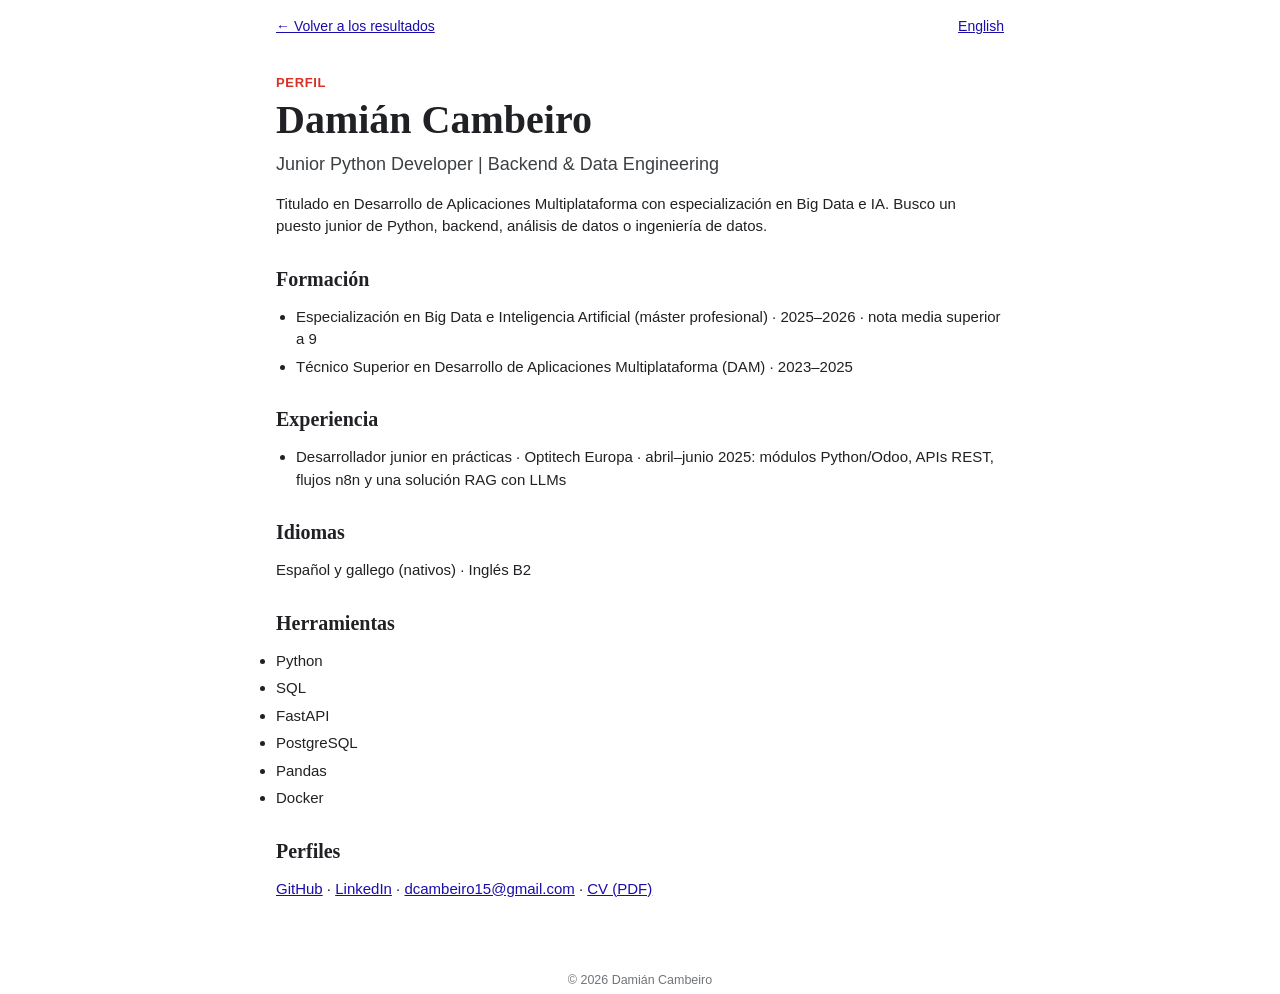
==== about/index.html @ 1bc8c53f "Initial commit - Portfolio" ====
<!doctype html><html lang="es"><head><meta charset="utf-8"><meta name="viewport" content="width=device-width,initial-scale=1"><title>Damián Cambeiro - Perfil - Cambeiro</title><meta name="description" content="Titulado en Desarrollo de Aplicaciones Multiplataforma con especialización en Big Data e IA. Busco un puesto junior de Python, backend, análisis de datos o ingeniería de datos."><meta property="og:title" content="Damián Cambeiro - Perfil - Cambeiro"><meta property="og:description" content="Titulado en Desarrollo de Aplicaciones Multiplataforma con especialización en Big Data e IA. Busco un puesto junior de Python, backend, análisis de datos o ingeniería de datos."><meta property="og:type" content="website"><meta property="og:url" content="https://udamian.github.io/about/"><meta property="og:site_name" content="Cambeiro"><meta property="og:locale" content="es_ES"><meta property="og:image" content="https://udamian.github.io/assets/og.png"><meta property="og:image:width" content="1200"><meta property="og:image:height" content="630"><meta property="og:image:alt" content="Cambeiro, el buscador del portfolio de Damián Cambeiro"><meta name="twitter:card" content="summary_large_image"><link rel="icon" href="data:image/svg+xml,%3Csvg xmlns='http://www.w3.org/2000/svg' viewBox='0 0 32 32'%3E%3Crect width='32' height='32' rx='7' fill='%234d90fe'/%3E%3Ctext x='16' y='23' font-family='Georgia,serif' font-size='21' font-weight='700' text-anchor='middle' fill='white'%3EC%3C/text%3E%3C/svg%3E"><link rel="alternate" hreflang="es" href="https://udamian.github.io/about/"><link rel="alternate" hreflang="en" href="https://udamian.github.io/en/about/"><link rel="alternate" hreflang="x-default" href="https://udamian.github.io/about/"><link rel="canonical" href="https://udamian.github.io/about/"><link rel="stylesheet" href="../assets/buscador.css"><link rel="stylesheet" href="../skins/base.css"></head><body class="skin-base">
<header class="ptop"><a href="../">← Volver a los resultados</a>
<a class="lang" href="../en/about/" hreflang="en" lang="en">English</a></header>
<main class="proj">
<p class="kind">Perfil</p>
<h1>Damián Cambeiro</h1>
<p class="lead">Junior Python Developer | Backend &amp; Data Engineering</p>
<p>Titulado en Desarrollo de Aplicaciones Multiplataforma con especialización en Big Data e IA. Busco un puesto junior de Python, backend, análisis de datos o ingeniería de datos.</p>
<h2>Formación</h2><ul><li>Especialización en Big Data e Inteligencia Artificial (máster profesional) · 2025–2026 · nota media superior a 9</li><li>Técnico Superior en Desarrollo de Aplicaciones Multiplataforma (DAM) · 2023–2025</li></ul>
<h2>Experiencia</h2><ul><li>Desarrollador junior en prácticas · Optitech Europa · abril–junio 2025: módulos Python/Odoo, APIs REST, flujos n8n y una solución RAG con LLMs</li></ul>
<h2>Idiomas</h2><p>Español y gallego (nativos) · Inglés B2</p>
<h2>Herramientas</h2><ul class="chips"><li>Python</li><li>SQL</li><li>FastAPI</li><li>PostgreSQL</li><li>Pandas</li><li>Docker</li></ul>
<h2>Perfiles</h2><p><a href="https://github.com/Udamian" rel="noopener">GitHub</a> · <a href="https://www.linkedin.com/in/damian-cambeiro/" rel="noopener">LinkedIn</a> · <a href="mailto:dcambeiro15@gmail.com">dcambeiro15@gmail.com</a> · <a href="../assets/cv/Damian_Cambeiro_CV.pdf">CV (PDF)</a></p>
</main>
<footer class="ft"><p>© 2026 Damián Cambeiro</p></footer>
</body></html>
---- assets/buscador.css ----
/* Guugle: portada de resultados al estilo del buscador clasico. Sin dependencias externas. */
:root{--link:#1a0dab;--visited:#609;--url:#006621;--txt:#202124;--mut:#4d5156;--soft:#70757a;--line:#ddd;--btn:#4d90fe;--bg:#fff}
*{box-sizing:border-box}
html{-webkit-text-size-adjust:100%}
body{margin:0;background:var(--bg);color:var(--txt);font:15px/1.5 Arial,Helvetica,sans-serif}
a{color:var(--link)}a:visited{color:var(--visited)}
a:focus-visible,button:focus-visible,input:focus-visible{outline:3px solid #f5b400;outline-offset:2px}
img{max-width:100%;height:auto}

.sr{max-width:900px;width:100%;margin:0 auto;padding:10px 16px 40px}
.util{display:flex;justify-content:flex-end;gap:16px;font-size:13px;margin-bottom:6px}
.util a,.util a:visited{color:var(--mut);text-decoration:none}.util a:hover{text-decoration:underline}

.top{display:flex;gap:16px;align-items:center;flex-wrap:wrap}
.logo,.logo:visited{font:700 2rem Georgia,'Times New Roman',serif;letter-spacing:-.03em;text-decoration:none;flex:none}
.box{flex:1;min-width:220px;display:flex;border:1px solid #ccc;border-radius:3px;box-shadow:0 1px 3px #0002;background:#fff}
.box:focus-within{border-color:var(--btn)}
.box input{flex:1;border:0;padding:10px 12px;font:16px Arial,sans-serif;outline:0;min-width:0;background:transparent;color:var(--txt)}
.box input::-webkit-search-cancel-button{display:none}
.box button{border:0;background:var(--btn);color:#fff;padding:0 16px;border-radius:0 3px 3px 0;cursor:pointer;display:grid;place-items:center}
.box button:hover{filter:brightness(1.08)}

.tabs2{display:flex;justify-content:space-between;align-items:flex-end;gap:12px;border-bottom:1px solid var(--line);margin:14px 0 6px;font-size:.85rem}
[role=tablist]{display:flex;gap:18px}
[role=tab],[role=tab]:visited{padding:8px 2px;color:#666;text-decoration:none;border-bottom:3px solid transparent;display:block}
[role=tab][aria-selected=true]{color:#d93025;border-color:#d93025}
.lucky{display:none;border:1px solid #ddd;background:#f8f8f8;border-radius:3px;padding:5px 10px;margin-bottom:5px;font:12px Arial;color:var(--mut);cursor:pointer}
.js .lucky{display:inline-block}.lucky:hover{border-color:#bbb;color:var(--txt)}

.cnt{font-size:.78rem;color:var(--soft);margin:8px 0 14px}
.none{margin-bottom:20px}.none ul{margin:6px 0;padding-left:20px;color:var(--mut)}

.res{display:flex;gap:14px;justify-content:space-between;margin:0 0 22px;max-width:720px}
.rt{min-width:0}
.res .u{color:var(--url);font-size:.84rem;overflow-wrap:anywhere}
.res h2{margin:0;font:400 1.15rem/1.3 Arial}
.res p{margin:2px 0 0;font-size:.88rem;line-height:1.45;color:var(--mut)}
.res .stk{font-size:.8rem;color:var(--soft)}
.res .sl{font-size:.82rem}.res .sl a{text-decoration:none}.res .sl a:hover{text-decoration:underline}
.res .th{flex:none;width:112px;align-self:flex-start;border:1px solid var(--line);line-height:0}
.res .th img{display:block;width:100%;height:auto}

.igrid{display:none;grid-template-columns:repeat(auto-fill,minmax(150px,1fr));gap:12px;align-items:start;margin:0 0 22px}
.fig{margin:0}.fig img{display:block;width:100%;border:1px solid var(--line)}
.fig figcaption{display:flex;flex-direction:column;font-size:.8rem;margin-top:4px}
.fig figcaption a{text-decoration:none}.fig figcaption span{color:var(--soft)}
#p-codigo{display:none}
.code{margin:0 0 14px;max-width:720px}
.code>a{font:.88rem ui-monospace,Menlo,Consolas,monospace}
.code p{margin:2px 0 0;font-size:.88rem;color:var(--mut)}.code .stk{font-size:.8rem;color:var(--soft)}

.js main[data-tab=todo] #p-imagenes,.js main[data-tab=todo] #p-codigo,
.js main[data-tab=imagenes] #p-todo,.js main[data-tab=imagenes] #p-codigo,
.js main[data-tab=codigo] #p-todo,.js main[data-tab=codigo] #p-imagenes{display:none}
.js main[data-tab=imagenes] #p-imagenes{display:grid}
.js main[data-tab=codigo] #p-codigo{display:block}
html:not(.js) .igrid,html:not(.js) #p-codigo{display:block}
[hidden]{display:none!important}

.rel{max-width:720px;margin-top:10px;font-size:.88rem}
.rel h2{margin:0 0 6px;font:400 .88rem Arial}
.rel ul{list-style:none;margin:0;padding:0;display:flex;flex-wrap:wrap;gap:6px 22px}
.rel a{text-decoration:none}.rel a:hover{text-decoration:underline}

.ft{margin-top:40px;text-align:center;font-size:.78rem;color:var(--soft)}
.ft p{margin:4px 0}.ft a,.ft a:visited{color:var(--link)}
.pager{display:flex;flex-direction:column;align-items:center;gap:0;margin-bottom:10px!important}
.pl{font:700 1.4rem Georgia,serif;letter-spacing:-.03em}.pn{font-weight:700;color:var(--txt);font-size:.9rem}

@media (max-width:560px){
 .logo{font-size:1.7rem}
 .box{flex-basis:100%}
 .res .th{width:84px}
 .res h2{font-size:1.05rem}
 [role=tablist]{gap:12px}
}

.vh{position:absolute;width:1px;height:1px;overflow:hidden;clip:rect(0 0 0 0);white-space:nowrap}
---- skins/base.css ----
/* Piel base de las paginas de proyecto (neutra).
   Cada proyecto tendra despues su propia piel de epoca que sustituira a este archivo. */
.skin-base{background:#fff}
.ptop{display:flex;justify-content:space-between;gap:16px;max-width:760px;margin:0 auto;padding:16px}
.ptop a{font-size:14px}
.proj{max-width:760px;margin:0 auto;padding:8px 16px 16px}
.proj .kind{margin:12px 0 0;color:#d93025;font-size:13px;font-weight:700;text-transform:uppercase;letter-spacing:.05em}
.proj h1{font:700 40px/1.15 Georgia,serif;margin:4px 0 8px}
.proj .lead{font-size:18px;color:#3c4043;margin:0 0 14px}
.proj h2{font:700 20px Georgia,serif;margin:30px 0 8px}
.proj ul{padding-left:20px}.proj li{margin:5px 0}
.proj .chips{padding:0}
.proj .hero{display:block;width:100%;max-width:520px;border-radius:10px;border:1px solid #dadce0;margin:16px 0 0}
.btns{display:flex;flex-wrap:wrap;gap:10px}
.btn{display:inline-block;background:#3b4cca;color:#fff!important;text-decoration:none;padding:10px 16px;border-radius:6px;font-weight:700;font-size:15px}
.btn.alt{background:#fff;color:#3b4cca!important;border:2px solid #3b4cca;padding:8px 14px}
.btn:hover{filter:brightness(1.1)}
@media (max-width:560px){.proj h1{font-size:30px}}
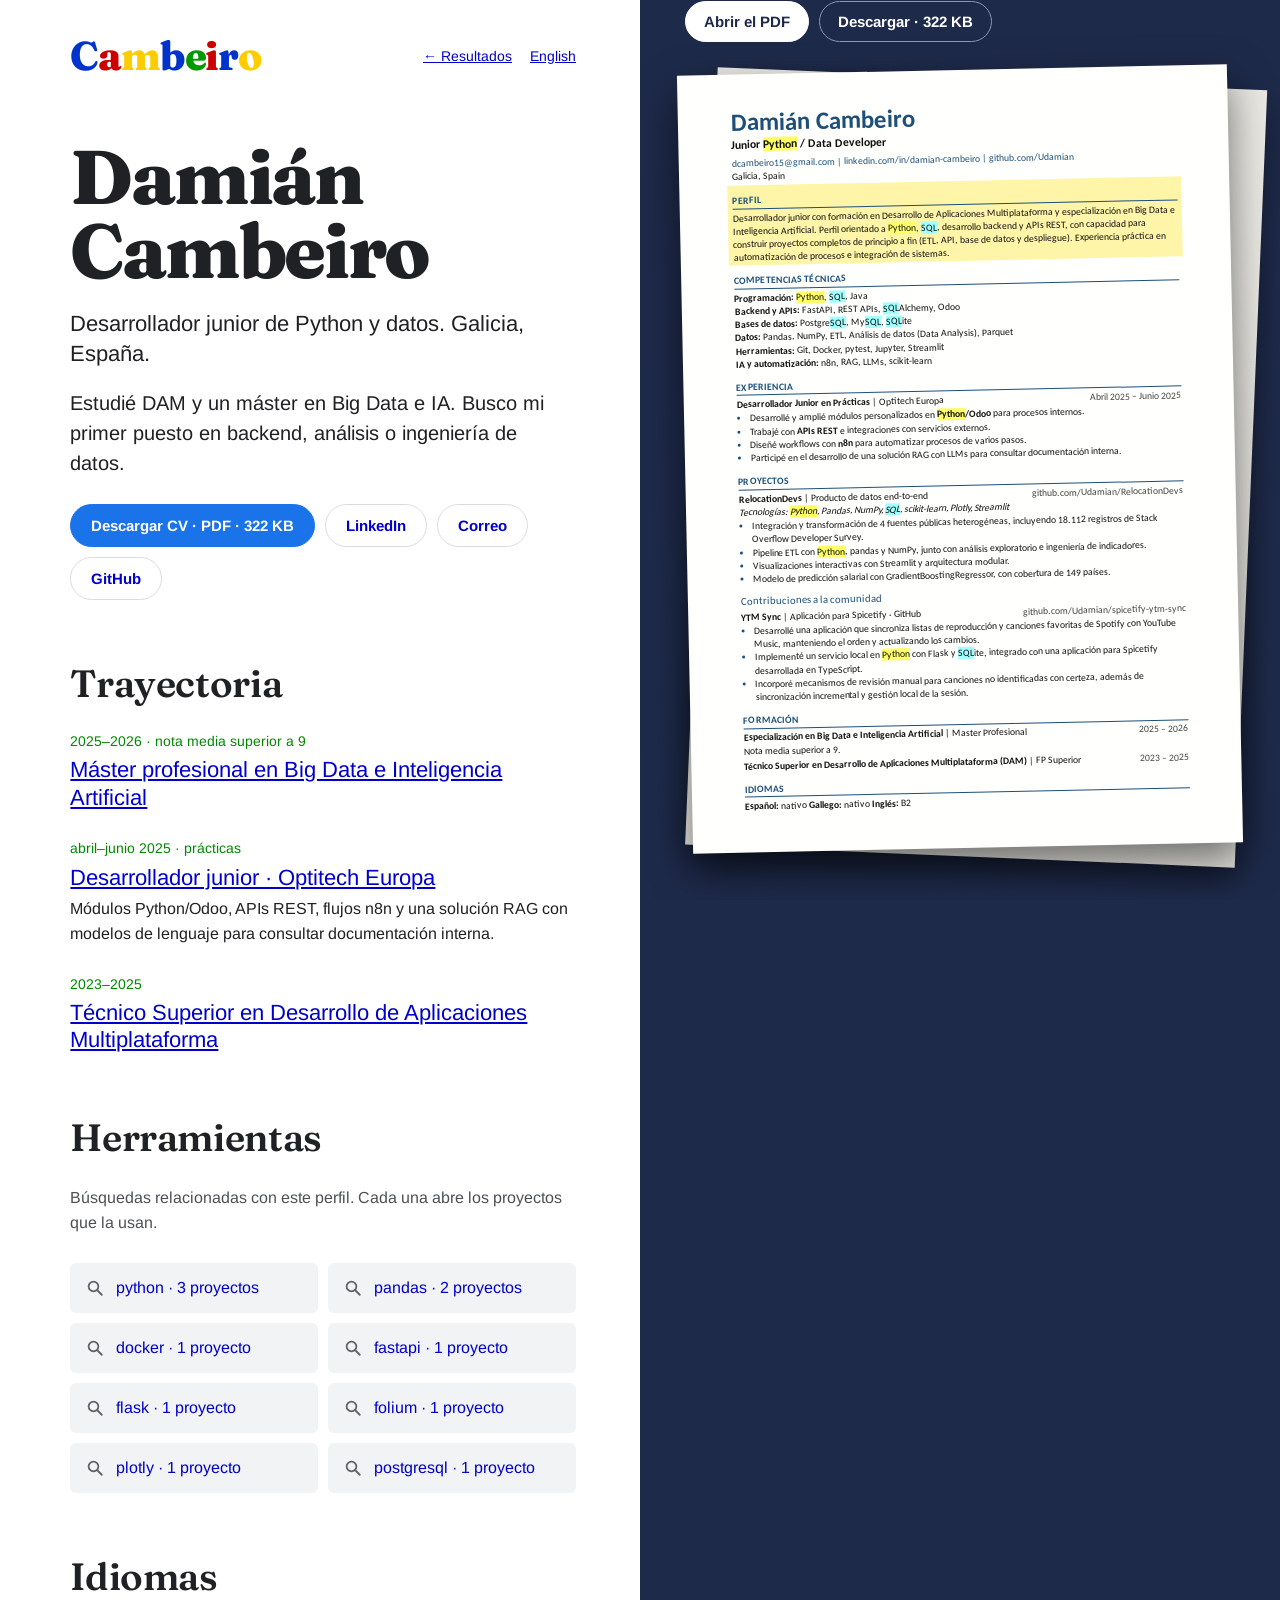
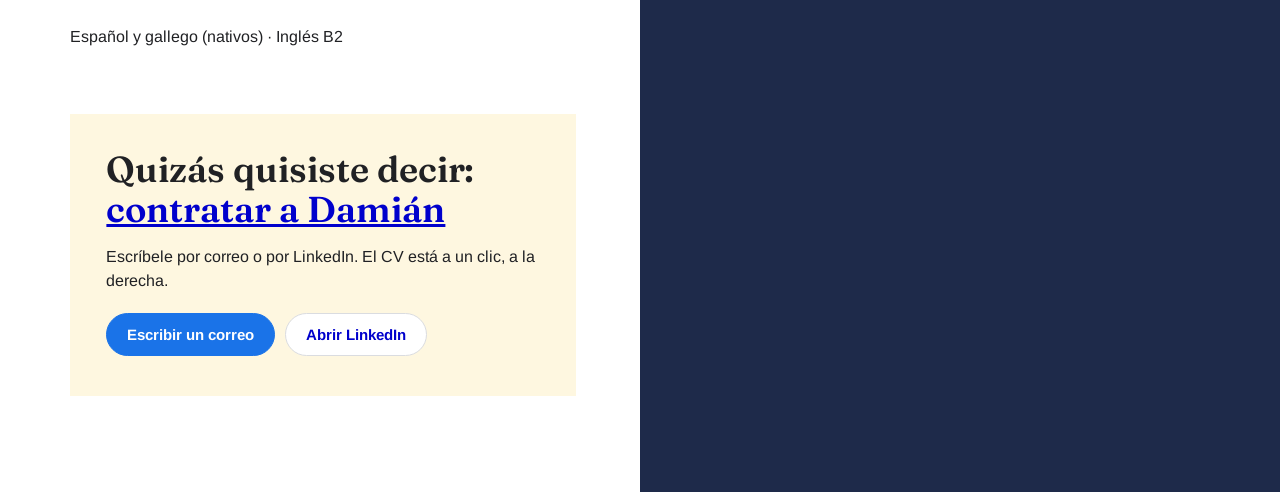
==== commit 021e3729: "Actualizar portfolio: mejoras en perfil, buscador, estilos y contenido de proyectos" ====
--- a/about/index.html
+++ b/about/index.html
@@ -1,16 +1,27 @@
-<!doctype html><html lang="es"><head><meta charset="utf-8"><meta name="viewport" content="width=device-width,initial-scale=1"><title>Damián Cambeiro - Perfil - Cambeiro</title><meta name="description" content="Titulado en Desarrollo de Aplicaciones Multiplataforma con especialización en Big Data e IA. Busco un puesto junior de Python, backend, análisis de datos o ingeniería de datos."><meta property="og:title" content="Damián Cambeiro - Perfil - Cambeiro"><meta property="og:description" content="Titulado en Desarrollo de Aplicaciones Multiplataforma con especialización en Big Data e IA. Busco un puesto junior de Python, backend, análisis de datos o ingeniería de datos."><meta property="og:type" content="website"><meta property="og:url" content="https://udamian.github.io/about/"><meta property="og:site_name" content="Cambeiro"><meta property="og:locale" content="es_ES"><meta property="og:image" content="https://udamian.github.io/assets/og.png"><meta property="og:image:width" content="1200"><meta property="og:image:height" content="630"><meta property="og:image:alt" content="Cambeiro, el buscador del portfolio de Damián Cambeiro"><meta name="twitter:card" content="summary_large_image"><link rel="icon" href="data:image/svg+xml,%3Csvg xmlns='http://www.w3.org/2000/svg' viewBox='0 0 32 32'%3E%3Crect width='32' height='32' rx='7' fill='%234d90fe'/%3E%3Ctext x='16' y='23' font-family='Georgia,serif' font-size='21' font-weight='700' text-anchor='middle' fill='white'%3EC%3C/text%3E%3C/svg%3E"><link rel="alternate" hreflang="es" href="https://udamian.github.io/about/"><link rel="alternate" hreflang="en" href="https://udamian.github.io/en/about/"><link rel="alternate" hreflang="x-default" href="https://udamian.github.io/about/"><link rel="canonical" href="https://udamian.github.io/about/"><link rel="stylesheet" href="../assets/buscador.css"><link rel="stylesheet" href="../skins/base.css"></head><body class="skin-base">
-<header class="ptop"><a href="../">← Volver a los resultados</a>
-<a class="lang" href="../en/about/" hreflang="en" lang="en">English</a></header>
-<main class="proj">
-<p class="kind">Perfil</p>
-<h1>Damián Cambeiro</h1>
-<p class="lead">Junior Python Developer | Backend &amp; Data Engineering</p>
-<p>Titulado en Desarrollo de Aplicaciones Multiplataforma con especialización en Big Data e IA. Busco un puesto junior de Python, backend, análisis de datos o ingeniería de datos.</p>
-<h2>Formación</h2><ul><li>Especialización en Big Data e Inteligencia Artificial (máster profesional) · 2025–2026 · nota media superior a 9</li><li>Técnico Superior en Desarrollo de Aplicaciones Multiplataforma (DAM) · 2023–2025</li></ul>
-<h2>Experiencia</h2><ul><li>Desarrollador junior en prácticas · Optitech Europa · abril–junio 2025: módulos Python/Odoo, APIs REST, flujos n8n y una solución RAG con LLMs</li></ul>
-<h2>Idiomas</h2><p>Español y gallego (nativos) · Inglés B2</p>
-<h2>Herramientas</h2><ul class="chips"><li>Python</li><li>SQL</li><li>FastAPI</li><li>PostgreSQL</li><li>Pandas</li><li>Docker</li></ul>
-<h2>Perfiles</h2><p><a href="https://github.com/Udamian" rel="noopener">GitHub</a> · <a href="https://www.linkedin.com/in/damian-cambeiro/" rel="noopener">LinkedIn</a> · <a href="mailto:dcambeiro15@gmail.com">dcambeiro15@gmail.com</a> · <a href="../assets/cv/Damian_Cambeiro_CV.pdf">CV (PDF)</a></p>
+<!doctype html><html lang="es"><head><meta charset="utf-8"><meta name="viewport" content="width=device-width,initial-scale=1"><title>Damián Cambeiro - Perfil - Cambeiro</title><meta name="description" content="Titulado en Desarrollo de Aplicaciones Multiplataforma con especialización en Big Data e IA. Busco un puesto junior de Python, backend, análisis de datos o ingeniería de datos."><meta property="og:title" content="Damián Cambeiro - Perfil - Cambeiro"><meta property="og:description" content="Titulado en Desarrollo de Aplicaciones Multiplataforma con especialización en Big Data e IA. Busco un puesto junior de Python, backend, análisis de datos o ingeniería de datos."><meta property="og:type" content="website"><meta property="og:url" content="https://udamian.github.io/about/"><meta property="og:site_name" content="Cambeiro"><meta property="og:locale" content="es_ES"><meta property="og:image" content="https://udamian.github.io/assets/og.png"><meta property="og:image:width" content="1200"><meta property="og:image:height" content="630"><meta property="og:image:alt" content="Cambeiro, el buscador del portfolio de Damián Cambeiro"><meta name="twitter:card" content="summary_large_image"><link rel="icon" href="data:image/svg+xml,%3Csvg xmlns='http://www.w3.org/2000/svg' viewBox='0 0 32 32'%3E%3Crect width='32' height='32' rx='7' fill='%234d90fe'/%3E%3Ctext x='16' y='23' font-family='Georgia,serif' font-size='21' font-weight='700' text-anchor='middle' fill='white'%3EC%3C/text%3E%3C/svg%3E"><link rel="alternate" hreflang="es" href="https://udamian.github.io/about/"><link rel="alternate" hreflang="en" href="https://udamian.github.io/en/about/"><link rel="alternate" hreflang="x-default" href="https://udamian.github.io/about/"><link rel="canonical" href="https://udamian.github.io/about/"><link rel="preload" href="../assets/fonts/fraunces-latin-800-normal.woff2" as="font" type="font/woff2" crossorigin><link rel="stylesheet" href="../assets/buscador.css"><link rel="stylesheet" href="../assets/perfil.css"></head><body class="ab">
+<div class="split">
+<div class="lft">
+<header class="abar"><a class="logo sm" href="../" aria-label="Cambeiro"><span style="color:#0033cc">C</span><span style="color:#cc0000">a</span><span style="color:#ffcc00">m</span><span style="color:#0033cc">b</span><span style="color:#009900">e</span><span style="color:#cc0000">i</span><span style="color:#0033cc">r</span><span style="color:#ffcc00">o</span></a>
+<p class="nav"><a href="../">← Resultados</a><a href="../en/about/" hreflang="en" lang="en">English</a></p></header>
+<main>
+<section class="hero" data-s="perfil"><h1>Damián Cambeiro</h1>
+<p class="rl">Desarrollador junior de Python y datos. Galicia, España.</p>
+<p class="in">Estudié DAM y un máster en Big Data e IA. Busco mi primer puesto en backend, análisis o ingeniería de datos.</p>
+<p class="bs"><a class="pbtn p" href="../assets/cv/Damian_Cambeiro_CV.pdf" download>Descargar CV · PDF · 322 KB</a><a class="pbtn" href="https://www.linkedin.com/in/damian-cambeiro/" rel="noopener">LinkedIn</a><a class="pbtn" href="mailto:dcambeiro15@gmail.com">Correo</a><a class="pbtn" href="https://github.com/Udamian" rel="noopener">GitHub</a></p></section>
+<section class="blk"><h2>Trayectoria</h2><div class="tr" data-s="formacion"><p class="u">2025–2026 · nota media superior a 9</p><h3><a href="#cv-formacion">Máster profesional en Big Data e Inteligencia Artificial</a></h3></div><div class="tr" data-s="exp"><p class="u">abril–junio 2025 · prácticas</p><h3><a href="#cv-exp">Desarrollador junior · Optitech Europa</a></h3><p class="sn">Módulos Python/Odoo, APIs REST, flujos n8n y una solución RAG con modelos de lenguaje para consultar documentación interna.</p></div><div class="tr" data-s="formacion"><p class="u">2023–2025</p><h3><a href="#cv-formacion">Técnico Superior en Desarrollo de Aplicaciones Multiplataforma</a></h3></div></section>
+<section class="blk" data-s="tecnicas"><h2>Herramientas</h2><p class="sn mut">Búsquedas relacionadas con este perfil. Cada una abre los proyectos que la usan.</p><ul class="rels"><li><a class="rq" href="../?q=proyectos%20con%20Python"><svg viewBox="0 0 24 24" width="18" height="18" aria-hidden="true"><circle cx="10" cy="10" r="6.5" fill="none" stroke="currentColor" stroke-width="2.4"/><path d="M15 15l6 6" stroke="currentColor" stroke-width="2.4" stroke-linecap="round"/></svg><span>python · 3 proyectos</span></a></li><li><a class="rq" href="../?q=proyectos%20con%20pandas"><svg viewBox="0 0 24 24" width="18" height="18" aria-hidden="true"><circle cx="10" cy="10" r="6.5" fill="none" stroke="currentColor" stroke-width="2.4"/><path d="M15 15l6 6" stroke="currentColor" stroke-width="2.4" stroke-linecap="round"/></svg><span>pandas · 2 proyectos</span></a></li><li><a class="rq" href="../?q=proyectos%20con%20Docker"><svg viewBox="0 0 24 24" width="18" height="18" aria-hidden="true"><circle cx="10" cy="10" r="6.5" fill="none" stroke="currentColor" stroke-width="2.4"/><path d="M15 15l6 6" stroke="currentColor" stroke-width="2.4" stroke-linecap="round"/></svg><span>docker · 1 proyecto</span></a></li><li><a class="rq" href="../?q=proyectos%20con%20FastAPI"><svg viewBox="0 0 24 24" width="18" height="18" aria-hidden="true"><circle cx="10" cy="10" r="6.5" fill="none" stroke="currentColor" stroke-width="2.4"/><path d="M15 15l6 6" stroke="currentColor" stroke-width="2.4" stroke-linecap="round"/></svg><span>fastapi · 1 proyecto</span></a></li><li><a class="rq" href="../?q=proyectos%20con%20Flask"><svg viewBox="0 0 24 24" width="18" height="18" aria-hidden="true"><circle cx="10" cy="10" r="6.5" fill="none" stroke="currentColor" stroke-width="2.4"/><path d="M15 15l6 6" stroke="currentColor" stroke-width="2.4" stroke-linecap="round"/></svg><span>flask · 1 proyecto</span></a></li><li><a class="rq" href="../?q=proyectos%20con%20Folium"><svg viewBox="0 0 24 24" width="18" height="18" aria-hidden="true"><circle cx="10" cy="10" r="6.5" fill="none" stroke="currentColor" stroke-width="2.4"/><path d="M15 15l6 6" stroke="currentColor" stroke-width="2.4" stroke-linecap="round"/></svg><span>folium · 1 proyecto</span></a></li><li><a class="rq" href="../?q=proyectos%20con%20Plotly"><svg viewBox="0 0 24 24" width="18" height="18" aria-hidden="true"><circle cx="10" cy="10" r="6.5" fill="none" stroke="currentColor" stroke-width="2.4"/><path d="M15 15l6 6" stroke="currentColor" stroke-width="2.4" stroke-linecap="round"/></svg><span>plotly · 1 proyecto</span></a></li><li><a class="rq" href="../?q=proyectos%20con%20PostgreSQL"><svg viewBox="0 0 24 24" width="18" height="18" aria-hidden="true"><circle cx="10" cy="10" r="6.5" fill="none" stroke="currentColor" stroke-width="2.4"/><path d="M15 15l6 6" stroke="currentColor" stroke-width="2.4" stroke-linecap="round"/></svg><span>postgresql · 1 proyecto</span></a></li></ul></section>
+<section class="blk tr" data-s="idiomas"><h2>Idiomas</h2><p class="sn">Español y gallego (nativos) · Inglés B2</p></section>
+<section class="dym"><p class="fr">Quizás quisiste decir: <a href="mailto:dcambeiro15@gmail.com">contratar a Damián</a></p><p class="sn">Escríbele por correo o por LinkedIn. El CV está a un clic, a la derecha.</p>
+<p class="bs"><a class="pbtn p" href="mailto:dcambeiro15@gmail.com">Escribir un correo</a><a class="pbtn" href="https://www.linkedin.com/in/damian-cambeiro/" rel="noopener">Abrir LinkedIn</a></p></section>
 </main>
-<footer class="ft"><p>© 2026 Damián Cambeiro</p></footer>
+</div>
+<aside class="stage" aria-label="Copia del CV de Damián Cambeiro (en español)"><div class="sin">
+<p class="banner">Esta es la copia en caché de Cambeiro de <a href="../assets/cv/Damian_Cambeiro_CV.pdf">Damian_Cambeiro_CV.pdf</a>. Es una instantánea de la página tal y como se veía el 25 oct 2026. La página actual puede haber cambiado desde entonces.<br>Se han resaltado estos términos de búsqueda:</p>
+<div class="terms" data-terms="python,sql" data-label="Resaltar en el CV:" data-ph="escribe otro término" data-rm="quitar" data-add="Resaltar" hidden></div>
+<p class="bs"><a class="sbtn p" href="../assets/cv/Damian_Cambeiro_CV.pdf">Abrir el PDF</a><a class="sbtn" href="../assets/cv/Damian_Cambeiro_CV.pdf" download>Descargar · 322 KB</a></p>
+<div class="paper"><article class="sheet" lang="es" aria-label="Copia del CV de Damián Cambeiro (en español)"><div class="cv"><p class="nm">Damián Cambeiro</p><p class="rl">Junior <mark class="m0">Python</mark> / Data Developer</p><p class="ct">dcambeiro15@gmail.com  |  linkedin.com/in/damian-cambeiro  |  github.com/Udamian</p><p class="lc">Galicia, Spain</p><section id="cv-perfil" data-s="perfil"><p class="h">PERFIL</p><p>Desarrollador junior con formación en Desarrollo de Aplicaciones Multiplataforma y especialización en Big Data e Inteligencia Artificial. Perfil orientado a <mark class="m0">Python</mark>, <mark class="m1">SQL</mark>, desarrollo backend y APIs REST, con capacidad para construir proyectos completos de principio a fin (ETL, API, base de datos y despliegue). Experiencia práctica en automatización de procesos e integración de sistemas.</p></section><section id="cv-tecnicas" data-s="tecnicas"><p class="h">COMPETENCIAS TÉCNICAS</p><p><b>Programación:</b> <mark class="m0">Python</mark>, <mark class="m1">SQL</mark>, Java</p><p><b>Backend y APIs:</b> FastAPI, REST APIs, <mark class="m1">SQL</mark>Alchemy, Odoo</p><p><b>Bases de datos:</b> Postgre<mark class="m1">SQL</mark>, My<mark class="m1">SQL</mark>, <mark class="m1">SQL</mark>ite</p><p><b>Datos:</b> Pandas, NumPy, ETL, Análisis de datos (Data Analysis), Parquet</p><p><b>Herramientas:</b> Git, Docker, pytest, Jupyter, Streamlit</p><p><b>IA y automatización:</b> n8n, RAG, LLMs, scikit-learn</p></section><section id="cv-exp" data-s="exp"><p class="h">EXPERIENCIA</p><p class="row"><span><b>Desarrollador Junior en Prácticas</b> | Optitech Europa</span><span>Abril 2025 – Junio 2025</span></p><ul><li>Desarrollé y amplié módulos personalizados en <b><mark class="m0">Python</mark>/Odoo</b> para procesos internos.</li><li>Trabajé con <b>APIs REST</b> e integraciones con servicios externos.</li><li>Diseñé workflows con <b>n8n</b> para automatizar procesos de varios pasos.</li><li>Participé en el desarrollo de una solución RAG con LLMs para consultar documentación interna.</li></ul></section><section id="cv-proyectos" data-s="proyectos"><p class="h">PROYECTOS</p><p class="row"><span><b>RelocationDevs</b> | Producto de datos end-to-end</span><span>github.com/Udamian/RelocationDevs</span></p><p><i>Tecnologías: <mark class="m0">Python</mark>, Pandas, NumPy, <mark class="m1">SQL</mark>, scikit-learn, Plotly, Streamlit</i></p><ul><li>Integración y transformación de 4 fuentes públicas heterogéneas, incluyendo 18.112 registros de Stack Overflow Developer Survey.</li><li>Pipeline ETL con <mark class="m0">Python</mark>, pandas y NumPy, junto con análisis exploratorio e ingeniería de indicadores.</li><li>Visualizaciones interactivas con Streamlit y arquitectura modular.</li><li>Modelo de predicción salarial con GradientBoostingRegressor, con cobertura de 149 países.</li></ul><p class="sub">Contribuciones a la comunidad</p><p class="row"><span><b>YTM Sync</b> | Aplicación para Spicetify · GitHub</span><span>github.com/Udamian/spicetify-ytm-sync</span></p><ul><li>Desarrollé una aplicación que sincroniza listas de reproducción y canciones favoritas de Spotify con YouTube Music, manteniendo el orden y actualizando los cambios.</li><li>Implementé un servicio local en <mark class="m0">Python</mark> con Flask y <mark class="m1">SQL</mark>ite, integrado con una aplicación para Spicetify desarrollada en TypeScript.</li><li>Incorporé mecanismos de revisión manual para canciones no identificadas con certeza, además de sincronización incremental y gestión local de la sesión.</li></ul></section><section id="cv-formacion" data-s="formacion"><p class="h">FORMACIÓN</p><p class="row"><span><b>Especialización en Big Data e Inteligencia Artificial</b> | Master Profesional</span><span>2025 – 2026</span></p><p>Nota media superior a 9.</p><p class="row"><span><b>Técnico Superior en Desarrollo de Aplicaciones Multiplataforma (DAM)</b> | FP Superior</span><span>2023 – 2025</span></p></section><section id="cv-idiomas" data-s="idiomas"><p class="h">IDIOMAS</p><p><b>Español:</b> nativo     <b>Gallego:</b> nativo     <b>Inglés:</b> B2</p></section></div></article></div>
+<p class="seecv"><a class="sbtn p" href="../assets/cv/Damian_Cambeiro_CV.pdf">Ver el CV completo</a></p>
+</div></aside>
+</div>
+<script src="../assets/perfil.js" defer></script>
 </body></html>
--- a/assets/buscador.css
+++ b/assets/buscador.css
@@ -1,53 +1,66 @@
-/* Guugle: portada de resultados al estilo del buscador clasico. Sin dependencias externas. */
-:root{--link:#1a0dab;--visited:#609;--url:#006621;--txt:#202124;--mut:#4d5156;--soft:#70757a;--line:#ddd;--btn:#4d90fe;--bg:#fff}
+/* Cambeiro: portada de resultados al estilo del buscador clasico. Fuentes alojadas aqui, sin terceros. */
+@font-face{font-family:Fraunces;font-weight:600;font-style:normal;font-display:swap;src:url(fonts/fraunces-latin-600-normal.woff2) format("woff2")}
+@font-face{font-family:Fraunces;font-weight:800;font-style:normal;font-display:swap;src:url(fonts/fraunces-latin-800-normal.woff2) format("woff2")}
+@font-face{font-family:Arimo;font-weight:400;font-style:normal;font-display:swap;src:url(fonts/arimo-latin-400-normal.woff2) format("woff2")}
+@font-face{font-family:Arimo;font-weight:700;font-style:normal;font-display:swap;src:url(fonts/arimo-latin-700-normal.woff2) format("woff2")}
+@font-face{font-family:Carlito;font-weight:400;font-style:normal;font-display:swap;src:url(fonts/carlito-latin-400-normal.woff2) format("woff2")}
+@font-face{font-family:Carlito;font-weight:700;font-style:normal;font-display:swap;src:url(fonts/carlito-latin-700-normal.woff2) format("woff2")}
+
+:root{--link:#00c;--visited:#551a8b;--url:#080;--txt:#000;--mut:#4d5156;--soft:#5f6368;--line:#dadce0;--btn:#1a73e8;--navy:#1e2a4a;--ad:#fef7e0;--hl:#ffff66;--hl2:#a0ffff;--bg:#fff;
+ --serif:Fraunces,Georgia,'Times New Roman',serif;--sans:Arimo,Arial,Helvetica,sans-serif}
 *{box-sizing:border-box}
 html{-webkit-text-size-adjust:100%}
-body{margin:0;background:var(--bg);color:var(--txt);font:15px/1.5 Arial,Helvetica,sans-serif}
+body{margin:0;background:var(--bg);color:#202124;font:16px/1.5 var(--sans)}
 a{color:var(--link)}a:visited{color:var(--visited)}
 a:focus-visible,button:focus-visible,input:focus-visible{outline:3px solid #f5b400;outline-offset:2px}
 img{max-width:100%;height:auto}
+h1,h2,h3,p{margin:0}
+.fr{font-family:var(--serif)}
+.vh{position:absolute;width:1px;height:1px;overflow:hidden;clip:rect(0 0 0 0);white-space:nowrap}
+[hidden]{display:none!important}
+.logo,.logo:visited{font:800 44px/1 var(--serif);letter-spacing:-.03em;text-decoration:none;flex:none}
 
-.sr{max-width:900px;width:100%;margin:0 auto;padding:10px 16px 40px}
-.util{display:flex;justify-content:flex-end;gap:16px;font-size:13px;margin-bottom:6px}
-.util a,.util a:visited{color:var(--mut);text-decoration:none}.util a:hover{text-decoration:underline}
+/* ---- portada: resultados de buscador de 2004 ---- */
+.sr{max-width:1100px;margin:0 auto 0 clamp(8px,3vw,44px);padding:0 8px 24px;font:13px/1.3 var(--sans);color:#000}
+.gt{display:flex;flex-wrap:wrap;align-items:baseline;gap:4px 16px;padding:8px 0 0}
+[role=tablist]{display:flex;gap:16px}
+[role=tab],[role=tab]:visited{color:var(--link);text-decoration:underline}
+[role=tab][aria-selected=true]{color:#000;font-weight:700;text-decoration:none}
+.gt .more{color:var(--link)}
+.gr{margin-left:auto;display:flex;gap:16px}
+.top{display:flex;align-items:center;gap:22px;flex-wrap:wrap;padding:10px 0 12px}
+.box{display:flex;align-items:center;gap:6px;flex-wrap:wrap;min-width:0}
+.box input{font:16px var(--sans);padding:3px 4px;width:29em;max-width:100%;min-width:0}
+.sb{font:13px var(--sans);padding:3px 10px;cursor:pointer}
+html:not(.js) .lucky{display:none}
+.bar{display:flex;justify-content:space-between;align-items:center;gap:12px;flex-wrap:wrap;background:#e5ecf9;border-top:1px solid #36c;padding:3px 6px;margin:0 0 14px}
+.cnt{text-align:right}
+.cols{display:grid;grid-template-columns:minmax(0,660px) 230px;column-gap:48px;align-items:start}
+main{min-width:0}
+.dyp{font-size:16px;margin:0 0 14px}.dyp span{color:#c00}
+.none{margin:0 0 20px}.none ul{margin:4px 0;padding-left:20px}.none p{margin:0 0 6px}
 
-.top{display:flex;gap:16px;align-items:center;flex-wrap:wrap}
-.logo,.logo:visited{font:700 2rem Georgia,'Times New Roman',serif;letter-spacing:-.03em;text-decoration:none;flex:none}
-.box{flex:1;min-width:220px;display:flex;border:1px solid #ccc;border-radius:3px;box-shadow:0 1px 3px #0002;background:#fff}
-.box:focus-within{border-color:var(--btn)}
-.box input{flex:1;border:0;padding:10px 12px;font:16px Arial,sans-serif;outline:0;min-width:0;background:transparent;color:var(--txt)}
-.box input::-webkit-search-cancel-button{display:none}
-.box button{border:0;background:var(--btn);color:#fff;padding:0 16px;border-radius:0 3px 3px 0;cursor:pointer;display:grid;place-items:center}
-.box button:hover{filter:brightness(1.08)}
+#p-todo{display:block}
+.res{margin:0 0 20px;overflow:hidden}
+.res .th{float:right;width:112px;height:84px;margin:2px 0 6px 14px;border:1px solid #ccc;line-height:0;overflow:hidden}
+.res .th img{width:100%;height:100%;object-fit:cover;object-position:top;display:block}
+.res h2{font:400 16px/1.25 var(--sans)}
+.res .sn{margin:0;line-height:1.3}
+.res .ul{margin:0}
+.a{color:var(--url)}
+.fl,.fl:visited{color:#5555aa}
+.sls{display:grid;grid-template-columns:repeat(2,minmax(0,1fr));gap:8px 16px;margin:8px 0}
+.sls span{color:#333}
+b{font-weight:700}
 
-.tabs2{display:flex;justify-content:space-between;align-items:flex-end;gap:12px;border-bottom:1px solid var(--line);margin:14px 0 6px;font-size:.85rem}
-[role=tablist]{display:flex;gap:18px}
-[role=tab],[role=tab]:visited{padding:8px 2px;color:#666;text-decoration:none;border-bottom:3px solid transparent;display:block}
-[role=tab][aria-selected=true]{color:#d93025;border-color:#d93025}
-.lucky{display:none;border:1px solid #ddd;background:#f8f8f8;border-radius:3px;padding:5px 10px;margin-bottom:5px;font:12px Arial;color:var(--mut);cursor:pointer}
-.js .lucky{display:inline-block}.lucky:hover{border-color:#bbb;color:var(--txt)}
-
-.cnt{font-size:.78rem;color:var(--soft);margin:8px 0 14px}
-.none{margin-bottom:20px}.none ul{margin:6px 0;padding-left:20px;color:var(--mut)}
-
-.res{display:flex;gap:14px;justify-content:space-between;margin:0 0 22px;max-width:720px}
-.rt{min-width:0}
-.res .u{color:var(--url);font-size:.84rem;overflow-wrap:anywhere}
-.res h2{margin:0;font:400 1.15rem/1.3 Arial}
-.res p{margin:2px 0 0;font-size:.88rem;line-height:1.45;color:var(--mut)}
-.res .stk{font-size:.8rem;color:var(--soft)}
-.res .sl{font-size:.82rem}.res .sl a{text-decoration:none}.res .sl a:hover{text-decoration:underline}
-.res .th{flex:none;width:112px;align-self:flex-start;border:1px solid var(--line);line-height:0}
-.res .th img{display:block;width:100%;height:auto}
-
-.igrid{display:none;grid-template-columns:repeat(auto-fill,minmax(150px,1fr));gap:12px;align-items:start;margin:0 0 22px}
-.fig{margin:0}.fig img{display:block;width:100%;border:1px solid var(--line)}
-.fig figcaption{display:flex;flex-direction:column;font-size:.8rem;margin-top:4px}
-.fig figcaption a{text-decoration:none}.fig figcaption span{color:var(--soft)}
+.igrid{display:none;grid-template-columns:repeat(auto-fill,minmax(180px,1fr));gap:18px 16px;align-items:start;margin:0 0 22px}
+.fig{margin:0;text-align:center}.fig img{display:block;width:100%;max-width:200px;margin:0 auto;border:1px solid #ccc}
+.fig figcaption{display:flex;flex-direction:column;font-size:13px;margin-top:4px}
+.fig figcaption .d{color:#000}
 #p-codigo{display:none}
-.code{margin:0 0 14px;max-width:720px}
-.code>a{font:.88rem ui-monospace,Menlo,Consolas,monospace}
-.code p{margin:2px 0 0;font-size:.88rem;color:var(--mut)}.code .stk{font-size:.8rem;color:var(--soft)}
+.code{margin:0 0 18px}
+.code>a{font:14px ui-monospace,Menlo,Consolas,monospace}
+.code p{margin:2px 0 0}.code .stk{color:var(--url)}
 
 .js main[data-tab=todo] #p-imagenes,.js main[data-tab=todo] #p-codigo,
 .js main[data-tab=imagenes] #p-todo,.js main[data-tab=imagenes] #p-codigo,
@@ -55,24 +68,47 @@
 .js main[data-tab=imagenes] #p-imagenes{display:grid}
 .js main[data-tab=codigo] #p-codigo{display:block}
 html:not(.js) .igrid,html:not(.js) #p-codigo{display:block}
-[hidden]{display:none!important}
 
-.rel{max-width:720px;margin-top:10px;font-size:.88rem}
-.rel h2{margin:0 0 6px;font:400 .88rem Arial}
-.rel ul{list-style:none;margin:0;padding:0;display:flex;flex-wrap:wrap;gap:6px 22px}
-.rel a{text-decoration:none}.rel a:hover{text-decoration:underline}
+.rel{margin-top:26px}
+.rel h2{margin:0 0 6px;font:400 13px var(--sans)}
+.rel ul{list-style:none;margin:0;padding:0;display:grid;grid-template-columns:repeat(2,minmax(0,1fr));gap:0 24px}
+.rel a{display:inline-block;padding:5px 0}
+.pager{margin:30px 0 8px;text-align:center}
+.pw{font:800 30px/1 var(--serif);letter-spacing:-.02em}
+.pn{margin-top:6px}
 
-.ft{margin-top:40px;text-align:center;font-size:.78rem;color:var(--soft)}
-.ft p{margin:4px 0}.ft a,.ft a:visited{color:var(--link)}
-.pager{display:flex;flex-direction:column;align-items:center;gap:0;margin-bottom:10px!important}
-.pl{font:700 1.4rem Georgia,serif;letter-spacing:-.03em}.pn{font-weight:700;color:var(--txt);font-size:.9rem}
+.ads{padding-top:2px}
+.adh{font-size:11px;color:#767676;margin:0 0 10px}
+.ad{margin:0 0 16px}
+.ad p{margin:0}
+.adt a{font-size:14px}
+.au{color:var(--url);overflow-wrap:anywhere}
 
-@media (max-width:560px){
- .logo{font-size:1.7rem}
- .box{flex-basis:100%}
- .res .th{width:84px}
- .res h2{font-size:1.05rem}
- [role=tablist]{gap:12px}
+.ft{text-align:center;margin-top:34px;padding-top:10px;border-top:1px solid #e5ecf9}
+.fnav a,.fnav a:visited{color:var(--link)}
+.cp{margin:10px 0 0;font-size:12px;color:#767676}
+.fn{max-width:640px;margin:6px auto 0;font-size:12px;color:#767676}
+
+/* ---- piezas compartidas con Sobre mi ---- */
+.pbtn,.pbtn:visited{display:inline-block;font-size:14px;font-weight:700;line-height:1;padding:10px 16px;border-radius:18px;text-decoration:none;border:1px solid var(--line);color:var(--link);background:#fff}
+.pbtn.p,.pbtn.p:visited{background:var(--btn);border-color:var(--btn);color:#fff}
+.pbtn:hover{filter:brightness(.96)}
+.dym{background:var(--ad);padding:24px 28px;display:flex;flex-direction:column;gap:10px}
+.dym .fr{font-size:28px;line-height:1.2;font-weight:600}
+
+@media (max-width:820px){
+ .sr{font-size:14px;margin-left:0}
+ .cols{grid-template-columns:minmax(0,1fr);row-gap:18px}
+ .ads{order:-1;border-bottom:1px solid #e5ecf9;padding-bottom:8px}
+ .ad{margin-bottom:12px}
+ .top{gap:8px}
+ .bar{display:block}.cnt{text-align:left}
+ .logo{font-size:38px}
+ .box{flex-basis:100%}.box input{width:100%;font-size:16px}
+ .res h2{font-size:18px}
+ .res .th{width:84px;height:64px;margin-left:10px}
+ .sls{grid-template-columns:minmax(0,1fr)}
+ .rel ul{grid-template-columns:minmax(0,1fr)}
+ .adt a{font-size:16px}
 }
-
-.vh{position:absolute;width:1px;height:1px;overflow:hidden;clip:rect(0 0 0 0);white-space:nowrap}
+@media (prefers-reduced-motion:reduce){*{scroll-behavior:auto!important;transition:none!important;animation:none!important}}
--- a/assets/perfil.css
+++ b/assets/perfil.css
@@ -0,0 +1,80 @@
+/* Sobre mi: escenario partido. Izquierda, el perfil como resultados; derecha, la copia en cache del CV sobre una mesa azul noche. */
+body.ab{margin:0}
+.split{display:grid;grid-template-columns:minmax(0,1fr) minmax(0,1fr);align-items:stretch}
+.lft{padding:36px clamp(24px,5vw,72px) 96px clamp(24px,5.5vw,80px);display:flex;flex-direction:column;gap:64px;max-width:760px;width:100%;justify-self:end}
+.lft .abar{display:flex;align-items:center;justify-content:space-between;gap:16px}
+.logo.sm{font-size:40px}
+.nav{display:flex;gap:18px;font-size:14px;white-space:nowrap}
+.lft main{display:flex;flex-direction:column;gap:64px}
+.hero{display:flex;flex-direction:column;gap:20px}
+.hero h1{font:800 clamp(44px,6vw,76px)/.98 var(--serif);letter-spacing:-.03em}
+.hero .rl{font-size:22px;line-height:1.35}
+.hero .in{font-size:20px;line-height:1.5;max-width:520px}
+.bs{display:flex;flex-wrap:wrap;gap:10px;margin-top:6px}
+.bs .pbtn{font-size:15px;padding:13px 20px;border-radius:22px}
+.blk{display:flex;flex-direction:column;gap:20px}
+.blk h2{font:600 38px/1.05 var(--serif);letter-spacing:-.01em}
+.blk .sn{font-size:18px;line-height:1.55}.blk .sn.mut{font-size:16px;color:var(--mut)}
+.tr{display:flex;flex-direction:column;gap:6px;border-left:4px solid transparent;padding-left:16px;margin-left:-20px;transition:border-color .2s,background-color .2s}
+.blk>.tr{margin:0;padding-left:0;border:0}
+.blk{gap:28px}
+.tr .u{font-size:14px;line-height:1.3;color:var(--url)}
+.tr h3{font:400 22px/1.25 var(--sans)}
+.tr .sn{font-size:16px;line-height:1.55}
+.tr.on{border-left-color:var(--btn)}
+.tr.on h3 a{background:var(--hl);text-decoration:none;color:#1a0dab}
+.rels{list-style:none;margin:0;padding:0;display:grid;grid-template-columns:repeat(2,minmax(0,1fr));gap:10px}
+.rels a.rq,.rels a.rq:visited{display:flex;align-items:center;gap:12px;background:#f1f3f4;border-radius:6px;padding:13px 16px;font-size:16px;color:var(--link);text-decoration:none}
+.rels a.rq:hover{background:#e8eaed}.rels svg{flex:none;color:var(--soft)}
+.lft .dym{padding:36px 36px 40px;gap:16px}.lft .dym .fr{font-size:36px;line-height:1.1}
+.lft .dym .bs{margin-top:4px}
+
+.stage{background:var(--navy);min-width:0;position:relative}
+.sin{position:sticky;top:0;height:100vh;overflow-y:auto;overscroll-behavior:contain;padding:40px clamp(20px,3.5vw,48px) 48px;display:flex;flex-direction:column;align-items:center;gap:22px;scrollbar-width:thin}
+.sin>*{width:min(620px,100%);flex:none}
+.banner{background:#fff;border:1px solid #000;padding:10px 12px;font:13px/1.4 var(--sans);color:#000}
+.terms{display:flex;align-items:center;flex-wrap:wrap;gap:8px 10px;color:#fff;font-size:14px}
+.terms[hidden]{display:none}
+.terms .chip{border:0;font:14px var(--sans);color:#202124;padding:6px 10px;border-radius:3px;cursor:pointer}
+.terms .chip.m0,mark.m0{background:var(--hl)}.terms .chip.m1,mark.m1{background:var(--hl2)}
+.terms .chip.m2,mark.m2{background:#99ff99}.terms .chip.m3,mark.m3{background:#ff9a9a}
+.terms input{font:14px var(--sans);color:#fff;background:transparent;border:1px solid #8b97b8;border-radius:3px;padding:5px 10px;min-width:0;width:12em}
+.terms input::placeholder{color:#c9d1e6;opacity:1}
+.sbtn,.sbtn:visited{display:inline-block;font-size:15px;font-weight:700;line-height:1;padding:12px 18px;border-radius:22px;border:1px solid #8b97b8;color:#fff;text-decoration:none}
+.sbtn.p,.sbtn.p:visited{background:#fff;border-color:#fff;color:var(--navy)}
+.sin .bs{margin:0}
+.seecv{display:none}
+
+.paper{container-type:inline-size;position:relative;aspect-ratio:210/297;margin:6px auto 4px}
+.paper::before{content:"";position:absolute;inset:0;background:#e9e8e3;transform:rotate(2.4deg) translate(3%,1%);box-shadow:0 14px 30px #0006}
+.sheet{position:absolute;inset:0;background:#fffffe;transform:rotate(-1.2deg);box-shadow:0 18px 42px #0008;overflow:hidden;color:#111}
+.cv{font:1.775cqw/1.36 Carlito,Calibri,Arial,sans-serif;padding:6.2cqw 9.6cqw}
+.cv p{margin:0}
+.cv .nm{font-size:2.55em;line-height:1.1;font-weight:700;color:#1d4f79}
+.cv .rl{font-size:1.2em;font-weight:700;margin-top:.1em}
+.cv .ct{color:#1d4f79;margin-top:.4em}
+.cv .lc{margin-bottom:.2em}
+.cv section{margin:0 -.5em;padding:.05em .5em;transition:background-color .25s}
+.cv section.on{background:#fff5a8}
+.cv .h{margin:.85em 0 .3em;font-weight:700;color:#1d4f79;border-bottom:1px solid #1d4f79;padding-bottom:.05em;letter-spacing:.01em}
+.cv .row{display:flex;justify-content:space-between;gap:.8em;margin-top:.2em}
+.cv .row span:last-child{flex:none;color:#444}
+.cv .sub{margin:.7em 0 .1em;font-size:1.1em;color:#1d4f79}
+.cv ul{margin:.1em 0 0;padding-left:1.3em}
+.cv ul li::marker{color:#1d4f79}
+.cv mark{color:#111;padding:0}
+
+@media (max-width:1100px){.lft .dym .fr{font-size:30px}.rels{grid-template-columns:minmax(0,1fr)}}
+@media (max-width:900px){
+ .split{grid-template-columns:minmax(0,1fr)}
+ .lft{max-width:none;gap:48px;padding-bottom:56px}.lft main{gap:48px}
+ .hero .rl{font-size:19px}.hero .in{font-size:18px}
+ .blk h2{font-size:30px}.lft .dym{padding:26px 22px 28px}.lft .dym .fr{font-size:26px}
+ .sin{position:static;height:auto;overflow:visible;padding:32px 20px 36px}
+ .paper{aspect-ratio:auto;height:min(62vw*1.2,520px);height:480px;overflow:hidden}
+ .paper .sheet{position:relative;inset:auto;min-height:100%}
+ .cv{font-size:3.5cqw;padding:7cqw 6cqw}
+ .paper::after{content:"";position:absolute;left:0;right:0;bottom:0;height:140px;background:linear-gradient(transparent,var(--navy));z-index:1}
+ .seecv{display:block;text-align:center;margin-top:-6px}
+}
+@media (prefers-reduced-motion:reduce){.tr,.cv section{transition:none}}
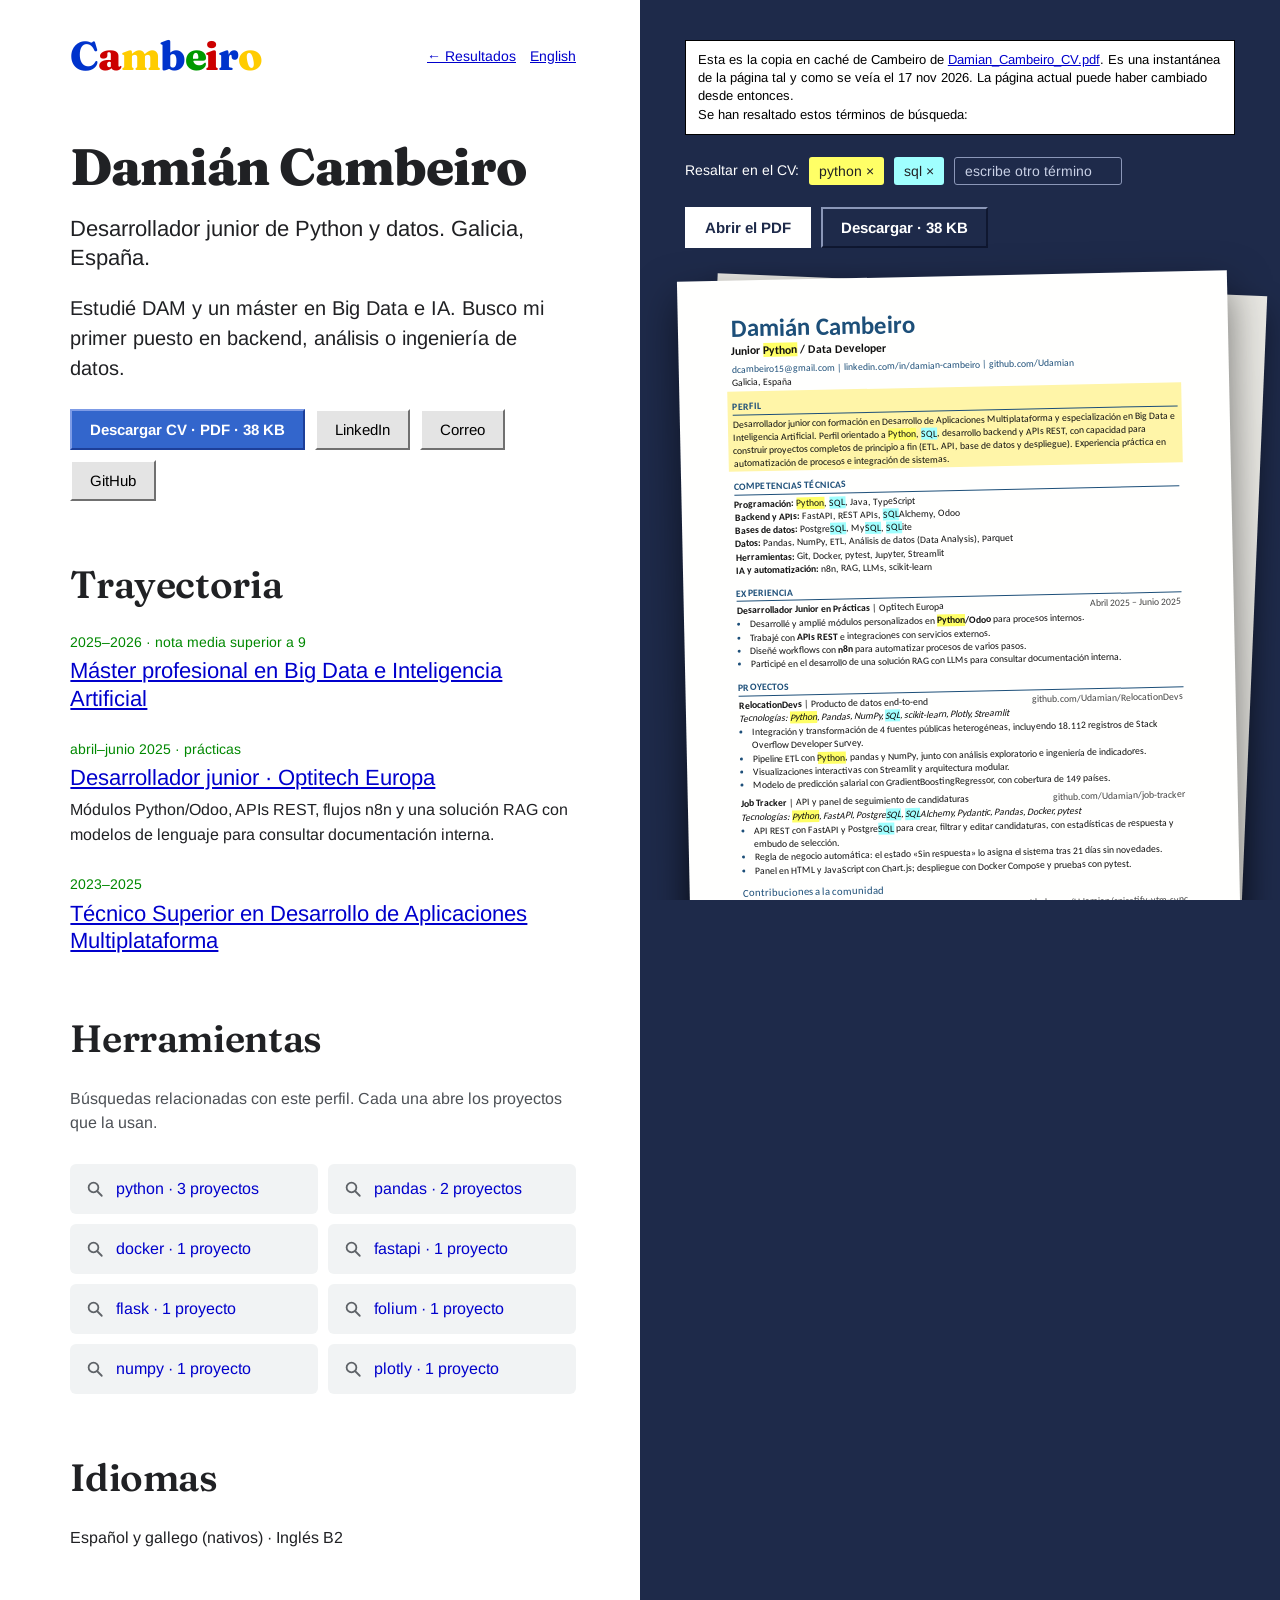
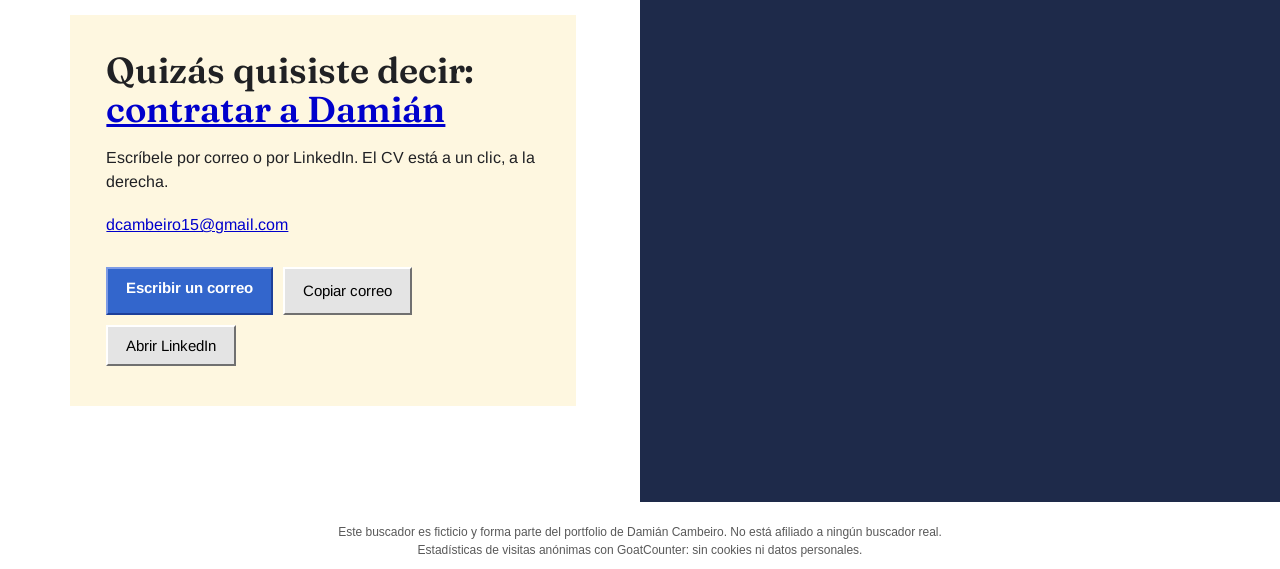
==== commit 2e05e572: "Actualizar portfolio: Job Tracker interactivo, previews WebP, CV bilingüe y optimizaciones CI" ====
--- a/about/index.html
+++ b/about/index.html
@@ -1,4 +1,4 @@
-<!doctype html><html lang="es"><head><meta charset="utf-8"><meta name="viewport" content="width=device-width,initial-scale=1"><title>Damián Cambeiro - Perfil - Cambeiro</title><meta name="description" content="Titulado en Desarrollo de Aplicaciones Multiplataforma con especialización en Big Data e IA. Busco un puesto junior de Python, backend, análisis de datos o ingeniería de datos."><meta property="og:title" content="Damián Cambeiro - Perfil - Cambeiro"><meta property="og:description" content="Titulado en Desarrollo de Aplicaciones Multiplataforma con especialización en Big Data e IA. Busco un puesto junior de Python, backend, análisis de datos o ingeniería de datos."><meta property="og:type" content="website"><meta property="og:url" content="https://udamian.github.io/about/"><meta property="og:site_name" content="Cambeiro"><meta property="og:locale" content="es_ES"><meta property="og:image" content="https://udamian.github.io/assets/og.png"><meta property="og:image:width" content="1200"><meta property="og:image:height" content="630"><meta property="og:image:alt" content="Cambeiro, el buscador del portfolio de Damián Cambeiro"><meta name="twitter:card" content="summary_large_image"><link rel="icon" href="data:image/svg+xml,%3Csvg xmlns='http://www.w3.org/2000/svg' viewBox='0 0 32 32'%3E%3Crect width='32' height='32' rx='7' fill='%234d90fe'/%3E%3Ctext x='16' y='23' font-family='Georgia,serif' font-size='21' font-weight='700' text-anchor='middle' fill='white'%3EC%3C/text%3E%3C/svg%3E"><link rel="alternate" hreflang="es" href="https://udamian.github.io/about/"><link rel="alternate" hreflang="en" href="https://udamian.github.io/en/about/"><link rel="alternate" hreflang="x-default" href="https://udamian.github.io/about/"><link rel="canonical" href="https://udamian.github.io/about/"><link rel="preload" href="../assets/fonts/fraunces-latin-800-normal.woff2" as="font" type="font/woff2" crossorigin><link rel="stylesheet" href="../assets/buscador.css"><link rel="stylesheet" href="../assets/perfil.css"></head><body class="ab">
+<!doctype html><html lang="es"><head><meta charset="utf-8"><meta name="viewport" content="width=device-width,initial-scale=1"><meta name="referrer" content="strict-origin-when-cross-origin"><title>Damián Cambeiro - Perfil - Cambeiro</title><meta name="description" content="Titulado en Desarrollo de Aplicaciones Multiplataforma con especialización en Big Data e IA. Busco un puesto junior de Python, backend, análisis de datos o ingeniería de datos."><meta property="og:title" content="Damián Cambeiro - Perfil - Cambeiro"><meta property="og:description" content="Titulado en Desarrollo de Aplicaciones Multiplataforma con especialización en Big Data e IA. Busco un puesto junior de Python, backend, análisis de datos o ingeniería de datos."><meta property="og:type" content="website"><meta property="og:url" content="https://udamian.github.io/about/"><meta property="og:site_name" content="Cambeiro"><meta property="og:locale" content="es_ES"><meta property="og:image" content="https://udamian.github.io/assets/og.png"><meta property="og:image:width" content="1200"><meta property="og:image:height" content="630"><meta property="og:image:alt" content="Cambeiro, el buscador del portfolio de Damián Cambeiro"><meta name="twitter:card" content="summary_large_image"><link rel="icon" href="data:image/svg+xml,%3Csvg xmlns='http://www.w3.org/2000/svg' viewBox='0 0 32 32'%3E%3Crect width='32' height='32' rx='7' fill='%234d90fe'/%3E%3Ctext x='16' y='23' font-family='Georgia,serif' font-size='21' font-weight='700' text-anchor='middle' fill='white'%3EC%3C/text%3E%3C/svg%3E"><link rel="alternate" hreflang="es" href="https://udamian.github.io/about/"><link rel="alternate" hreflang="en" href="https://udamian.github.io/en/about/"><link rel="alternate" hreflang="x-default" href="https://udamian.github.io/about/"><link rel="canonical" href="https://udamian.github.io/about/"><link rel="preload" href="../assets/fonts/fraunces-latin-800-normal.woff2" as="font" type="font/woff2" crossorigin><link rel="stylesheet" href="../assets/buscador.css"><link rel="stylesheet" href="../assets/perfil.css"><script data-goatcounter="https://udamian.goatcounter.com/count" async src="https://gc.zgo.at/count.js"></script><script src="../assets/eventos.js" defer></script></head><body class="ab">
 <div class="split">
 <div class="lft">
 <header class="abar"><a class="logo sm" href="../" aria-label="Cambeiro"><span style="color:#0033cc">C</span><span style="color:#cc0000">a</span><span style="color:#ffcc00">m</span><span style="color:#0033cc">b</span><span style="color:#009900">e</span><span style="color:#cc0000">i</span><span style="color:#0033cc">r</span><span style="color:#ffcc00">o</span></a>
@@ -7,21 +7,23 @@
 <section class="hero" data-s="perfil"><h1>Damián Cambeiro</h1>
 <p class="rl">Desarrollador junior de Python y datos. Galicia, España.</p>
 <p class="in">Estudié DAM y un máster en Big Data e IA. Busco mi primer puesto en backend, análisis o ingeniería de datos.</p>
-<p class="bs"><a class="pbtn p" href="../assets/cv/Damian_Cambeiro_CV.pdf" download>Descargar CV · PDF · 322 KB</a><a class="pbtn" href="https://www.linkedin.com/in/damian-cambeiro/" rel="noopener">LinkedIn</a><a class="pbtn" href="mailto:dcambeiro15@gmail.com">Correo</a><a class="pbtn" href="https://github.com/Udamian" rel="noopener">GitHub</a></p></section>
+<p class="bs"><a class="pbtn p" href="../assets/cv/Damian_Cambeiro_CV.pdf" download>Descargar CV · PDF · 38 KB</a><a class="pbtn" href="https://www.linkedin.com/in/damian-cambeiro/" rel="noopener">LinkedIn</a><a class="pbtn" href="mailto:dcambeiro15@gmail.com">Correo</a><a class="pbtn" href="https://github.com/Udamian" rel="noopener">GitHub</a></p></section>
 <section class="blk"><h2>Trayectoria</h2><div class="tr" data-s="formacion"><p class="u">2025–2026 · nota media superior a 9</p><h3><a href="#cv-formacion">Máster profesional en Big Data e Inteligencia Artificial</a></h3></div><div class="tr" data-s="exp"><p class="u">abril–junio 2025 · prácticas</p><h3><a href="#cv-exp">Desarrollador junior · Optitech Europa</a></h3><p class="sn">Módulos Python/Odoo, APIs REST, flujos n8n y una solución RAG con modelos de lenguaje para consultar documentación interna.</p></div><div class="tr" data-s="formacion"><p class="u">2023–2025</p><h3><a href="#cv-formacion">Técnico Superior en Desarrollo de Aplicaciones Multiplataforma</a></h3></div></section>
-<section class="blk" data-s="tecnicas"><h2>Herramientas</h2><p class="sn mut">Búsquedas relacionadas con este perfil. Cada una abre los proyectos que la usan.</p><ul class="rels"><li><a class="rq" href="../?q=proyectos%20con%20Python"><svg viewBox="0 0 24 24" width="18" height="18" aria-hidden="true"><circle cx="10" cy="10" r="6.5" fill="none" stroke="currentColor" stroke-width="2.4"/><path d="M15 15l6 6" stroke="currentColor" stroke-width="2.4" stroke-linecap="round"/></svg><span>python · 3 proyectos</span></a></li><li><a class="rq" href="../?q=proyectos%20con%20pandas"><svg viewBox="0 0 24 24" width="18" height="18" aria-hidden="true"><circle cx="10" cy="10" r="6.5" fill="none" stroke="currentColor" stroke-width="2.4"/><path d="M15 15l6 6" stroke="currentColor" stroke-width="2.4" stroke-linecap="round"/></svg><span>pandas · 2 proyectos</span></a></li><li><a class="rq" href="../?q=proyectos%20con%20Docker"><svg viewBox="0 0 24 24" width="18" height="18" aria-hidden="true"><circle cx="10" cy="10" r="6.5" fill="none" stroke="currentColor" stroke-width="2.4"/><path d="M15 15l6 6" stroke="currentColor" stroke-width="2.4" stroke-linecap="round"/></svg><span>docker · 1 proyecto</span></a></li><li><a class="rq" href="../?q=proyectos%20con%20FastAPI"><svg viewBox="0 0 24 24" width="18" height="18" aria-hidden="true"><circle cx="10" cy="10" r="6.5" fill="none" stroke="currentColor" stroke-width="2.4"/><path d="M15 15l6 6" stroke="currentColor" stroke-width="2.4" stroke-linecap="round"/></svg><span>fastapi · 1 proyecto</span></a></li><li><a class="rq" href="../?q=proyectos%20con%20Flask"><svg viewBox="0 0 24 24" width="18" height="18" aria-hidden="true"><circle cx="10" cy="10" r="6.5" fill="none" stroke="currentColor" stroke-width="2.4"/><path d="M15 15l6 6" stroke="currentColor" stroke-width="2.4" stroke-linecap="round"/></svg><span>flask · 1 proyecto</span></a></li><li><a class="rq" href="../?q=proyectos%20con%20Folium"><svg viewBox="0 0 24 24" width="18" height="18" aria-hidden="true"><circle cx="10" cy="10" r="6.5" fill="none" stroke="currentColor" stroke-width="2.4"/><path d="M15 15l6 6" stroke="currentColor" stroke-width="2.4" stroke-linecap="round"/></svg><span>folium · 1 proyecto</span></a></li><li><a class="rq" href="../?q=proyectos%20con%20Plotly"><svg viewBox="0 0 24 24" width="18" height="18" aria-hidden="true"><circle cx="10" cy="10" r="6.5" fill="none" stroke="currentColor" stroke-width="2.4"/><path d="M15 15l6 6" stroke="currentColor" stroke-width="2.4" stroke-linecap="round"/></svg><span>plotly · 1 proyecto</span></a></li><li><a class="rq" href="../?q=proyectos%20con%20PostgreSQL"><svg viewBox="0 0 24 24" width="18" height="18" aria-hidden="true"><circle cx="10" cy="10" r="6.5" fill="none" stroke="currentColor" stroke-width="2.4"/><path d="M15 15l6 6" stroke="currentColor" stroke-width="2.4" stroke-linecap="round"/></svg><span>postgresql · 1 proyecto</span></a></li></ul></section>
+<section class="blk" data-s="tecnicas"><h2>Herramientas</h2><p class="sn mut">Búsquedas relacionadas con este perfil. Cada una abre los proyectos que la usan.</p><ul class="rels"><li><a class="rq" href="../?q=proyectos%20con%20Python"><svg viewBox="0 0 24 24" width="18" height="18" aria-hidden="true"><circle cx="10" cy="10" r="6.5" fill="none" stroke="currentColor" stroke-width="2.4"/><path d="M15 15l6 6" stroke="currentColor" stroke-width="2.4" stroke-linecap="round"/></svg><span>python · 3 proyectos</span></a></li><li><a class="rq" href="../?q=proyectos%20con%20pandas"><svg viewBox="0 0 24 24" width="18" height="18" aria-hidden="true"><circle cx="10" cy="10" r="6.5" fill="none" stroke="currentColor" stroke-width="2.4"/><path d="M15 15l6 6" stroke="currentColor" stroke-width="2.4" stroke-linecap="round"/></svg><span>pandas · 2 proyectos</span></a></li><li><a class="rq" href="../?q=proyectos%20con%20Docker"><svg viewBox="0 0 24 24" width="18" height="18" aria-hidden="true"><circle cx="10" cy="10" r="6.5" fill="none" stroke="currentColor" stroke-width="2.4"/><path d="M15 15l6 6" stroke="currentColor" stroke-width="2.4" stroke-linecap="round"/></svg><span>docker · 1 proyecto</span></a></li><li><a class="rq" href="../?q=proyectos%20con%20FastAPI"><svg viewBox="0 0 24 24" width="18" height="18" aria-hidden="true"><circle cx="10" cy="10" r="6.5" fill="none" stroke="currentColor" stroke-width="2.4"/><path d="M15 15l6 6" stroke="currentColor" stroke-width="2.4" stroke-linecap="round"/></svg><span>fastapi · 1 proyecto</span></a></li><li><a class="rq" href="../?q=proyectos%20con%20Flask"><svg viewBox="0 0 24 24" width="18" height="18" aria-hidden="true"><circle cx="10" cy="10" r="6.5" fill="none" stroke="currentColor" stroke-width="2.4"/><path d="M15 15l6 6" stroke="currentColor" stroke-width="2.4" stroke-linecap="round"/></svg><span>flask · 1 proyecto</span></a></li><li><a class="rq" href="../?q=proyectos%20con%20Folium"><svg viewBox="0 0 24 24" width="18" height="18" aria-hidden="true"><circle cx="10" cy="10" r="6.5" fill="none" stroke="currentColor" stroke-width="2.4"/><path d="M15 15l6 6" stroke="currentColor" stroke-width="2.4" stroke-linecap="round"/></svg><span>folium · 1 proyecto</span></a></li><li><a class="rq" href="../?q=proyectos%20con%20NumPy"><svg viewBox="0 0 24 24" width="18" height="18" aria-hidden="true"><circle cx="10" cy="10" r="6.5" fill="none" stroke="currentColor" stroke-width="2.4"/><path d="M15 15l6 6" stroke="currentColor" stroke-width="2.4" stroke-linecap="round"/></svg><span>numpy · 1 proyecto</span></a></li><li><a class="rq" href="../?q=proyectos%20con%20Plotly"><svg viewBox="0 0 24 24" width="18" height="18" aria-hidden="true"><circle cx="10" cy="10" r="6.5" fill="none" stroke="currentColor" stroke-width="2.4"/><path d="M15 15l6 6" stroke="currentColor" stroke-width="2.4" stroke-linecap="round"/></svg><span>plotly · 1 proyecto</span></a></li></ul></section>
 <section class="blk tr" data-s="idiomas"><h2>Idiomas</h2><p class="sn">Español y gallego (nativos) · Inglés B2</p></section>
 <section class="dym"><p class="fr">Quizás quisiste decir: <a href="mailto:dcambeiro15@gmail.com">contratar a Damián</a></p><p class="sn">Escríbele por correo o por LinkedIn. El CV está a un clic, a la derecha.</p>
-<p class="bs"><a class="pbtn p" href="mailto:dcambeiro15@gmail.com">Escribir un correo</a><a class="pbtn" href="https://www.linkedin.com/in/damian-cambeiro/" rel="noopener">Abrir LinkedIn</a></p></section>
+<p class="sn eml"><a href="mailto:dcambeiro15@gmail.com">dcambeiro15@gmail.com</a></p>
+<p class="bs"><a class="pbtn p" href="mailto:dcambeiro15@gmail.com">Escribir un correo</a><button type="button" class="pbtn" data-copy="dcambeiro15@gmail.com" data-ok="Correo copiado" data-fail="No se pudo copiar. Selecciónalo:">Copiar correo</button><a class="pbtn" href="https://www.linkedin.com/in/damian-cambeiro/" rel="noopener">Abrir LinkedIn</a></p><p class="sn cpst" role="status" aria-live="polite"></p></section>
 </main>
 </div>
 <aside class="stage" aria-label="Copia del CV de Damián Cambeiro (en español)"><div class="sin">
-<p class="banner">Esta es la copia en caché de Cambeiro de <a href="../assets/cv/Damian_Cambeiro_CV.pdf">Damian_Cambeiro_CV.pdf</a>. Es una instantánea de la página tal y como se veía el 25 oct 2026. La página actual puede haber cambiado desde entonces.<br>Se han resaltado estos términos de búsqueda:</p>
+<p class="banner">Esta es la copia en caché de Cambeiro de <a href="../assets/cv/Damian_Cambeiro_CV.pdf">Damian_Cambeiro_CV.pdf</a>. Es una instantánea de la página tal y como se veía el 17 nov 2026. La página actual puede haber cambiado desde entonces.<br>Se han resaltado estos términos de búsqueda:</p>
 <div class="terms" data-terms="python,sql" data-label="Resaltar en el CV:" data-ph="escribe otro término" data-rm="quitar" data-add="Resaltar" hidden></div>
-<p class="bs"><a class="sbtn p" href="../assets/cv/Damian_Cambeiro_CV.pdf">Abrir el PDF</a><a class="sbtn" href="../assets/cv/Damian_Cambeiro_CV.pdf" download>Descargar · 322 KB</a></p>
-<div class="paper"><article class="sheet" lang="es" aria-label="Copia del CV de Damián Cambeiro (en español)"><div class="cv"><p class="nm">Damián Cambeiro</p><p class="rl">Junior <mark class="m0">Python</mark> / Data Developer</p><p class="ct">dcambeiro15@gmail.com  |  linkedin.com/in/damian-cambeiro  |  github.com/Udamian</p><p class="lc">Galicia, Spain</p><section id="cv-perfil" data-s="perfil"><p class="h">PERFIL</p><p>Desarrollador junior con formación en Desarrollo de Aplicaciones Multiplataforma y especialización en Big Data e Inteligencia Artificial. Perfil orientado a <mark class="m0">Python</mark>, <mark class="m1">SQL</mark>, desarrollo backend y APIs REST, con capacidad para construir proyectos completos de principio a fin (ETL, API, base de datos y despliegue). Experiencia práctica en automatización de procesos e integración de sistemas.</p></section><section id="cv-tecnicas" data-s="tecnicas"><p class="h">COMPETENCIAS TÉCNICAS</p><p><b>Programación:</b> <mark class="m0">Python</mark>, <mark class="m1">SQL</mark>, Java</p><p><b>Backend y APIs:</b> FastAPI, REST APIs, <mark class="m1">SQL</mark>Alchemy, Odoo</p><p><b>Bases de datos:</b> Postgre<mark class="m1">SQL</mark>, My<mark class="m1">SQL</mark>, <mark class="m1">SQL</mark>ite</p><p><b>Datos:</b> Pandas, NumPy, ETL, Análisis de datos (Data Analysis), Parquet</p><p><b>Herramientas:</b> Git, Docker, pytest, Jupyter, Streamlit</p><p><b>IA y automatización:</b> n8n, RAG, LLMs, scikit-learn</p></section><section id="cv-exp" data-s="exp"><p class="h">EXPERIENCIA</p><p class="row"><span><b>Desarrollador Junior en Prácticas</b> | Optitech Europa</span><span>Abril 2025 – Junio 2025</span></p><ul><li>Desarrollé y amplié módulos personalizados en <b><mark class="m0">Python</mark>/Odoo</b> para procesos internos.</li><li>Trabajé con <b>APIs REST</b> e integraciones con servicios externos.</li><li>Diseñé workflows con <b>n8n</b> para automatizar procesos de varios pasos.</li><li>Participé en el desarrollo de una solución RAG con LLMs para consultar documentación interna.</li></ul></section><section id="cv-proyectos" data-s="proyectos"><p class="h">PROYECTOS</p><p class="row"><span><b>RelocationDevs</b> | Producto de datos end-to-end</span><span>github.com/Udamian/RelocationDevs</span></p><p><i>Tecnologías: <mark class="m0">Python</mark>, Pandas, NumPy, <mark class="m1">SQL</mark>, scikit-learn, Plotly, Streamlit</i></p><ul><li>Integración y transformación de 4 fuentes públicas heterogéneas, incluyendo 18.112 registros de Stack Overflow Developer Survey.</li><li>Pipeline ETL con <mark class="m0">Python</mark>, pandas y NumPy, junto con análisis exploratorio e ingeniería de indicadores.</li><li>Visualizaciones interactivas con Streamlit y arquitectura modular.</li><li>Modelo de predicción salarial con GradientBoostingRegressor, con cobertura de 149 países.</li></ul><p class="sub">Contribuciones a la comunidad</p><p class="row"><span><b>YTM Sync</b> | Aplicación para Spicetify · GitHub</span><span>github.com/Udamian/spicetify-ytm-sync</span></p><ul><li>Desarrollé una aplicación que sincroniza listas de reproducción y canciones favoritas de Spotify con YouTube Music, manteniendo el orden y actualizando los cambios.</li><li>Implementé un servicio local en <mark class="m0">Python</mark> con Flask y <mark class="m1">SQL</mark>ite, integrado con una aplicación para Spicetify desarrollada en TypeScript.</li><li>Incorporé mecanismos de revisión manual para canciones no identificadas con certeza, además de sincronización incremental y gestión local de la sesión.</li></ul></section><section id="cv-formacion" data-s="formacion"><p class="h">FORMACIÓN</p><p class="row"><span><b>Especialización en Big Data e Inteligencia Artificial</b> | Master Profesional</span><span>2025 – 2026</span></p><p>Nota media superior a 9.</p><p class="row"><span><b>Técnico Superior en Desarrollo de Aplicaciones Multiplataforma (DAM)</b> | FP Superior</span><span>2023 – 2025</span></p></section><section id="cv-idiomas" data-s="idiomas"><p class="h">IDIOMAS</p><p><b>Español:</b> nativo     <b>Gallego:</b> nativo     <b>Inglés:</b> B2</p></section></div></article></div>
+<p class="bs"><a class="sbtn p" href="../assets/cv/Damian_Cambeiro_CV.pdf">Abrir el PDF</a><a class="sbtn" href="../assets/cv/Damian_Cambeiro_CV.pdf" download>Descargar · 38 KB</a></p>
+<div class="paper"><article class="sheet" lang="es" aria-label="Copia del CV de Damián Cambeiro (en español)"><div class="cv"><p class="nm">Damián Cambeiro</p><p class="rl">Junior <mark class="m0">Python</mark> / Data Developer</p><p class="ct">dcambeiro15@gmail.com  |  linkedin.com/in/damian-cambeiro  |  github.com/Udamian</p><p class="lc">Galicia, España</p><section id="cv-perfil" data-s="perfil"><p class="h">PERFIL</p><p>Desarrollador junior con formación en Desarrollo de Aplicaciones Multiplataforma y especialización en Big Data e Inteligencia Artificial. Perfil orientado a <mark class="m0">Python</mark>, <mark class="m1">SQL</mark>, desarrollo backend y APIs REST, con capacidad para construir proyectos completos de principio a fin (ETL, API, base de datos y despliegue). Experiencia práctica en automatización de procesos e integración de sistemas.</p></section><section id="cv-tecnicas" data-s="tecnicas"><p class="h">COMPETENCIAS TÉCNICAS</p><p><b>Programación:</b> <mark class="m0">Python</mark>, <mark class="m1">SQL</mark>, Java, TypeScript</p><p><b>Backend y APIs:</b> FastAPI, REST APIs, <mark class="m1">SQL</mark>Alchemy, Odoo</p><p><b>Bases de datos:</b> Postgre<mark class="m1">SQL</mark>, My<mark class="m1">SQL</mark>, <mark class="m1">SQL</mark>ite</p><p><b>Datos:</b> Pandas, NumPy, ETL, Análisis de datos (Data Analysis), Parquet</p><p><b>Herramientas:</b> Git, Docker, pytest, Jupyter, Streamlit</p><p><b>IA y automatización:</b> n8n, RAG, LLMs, scikit-learn</p></section><section id="cv-exp" data-s="exp"><p class="h">EXPERIENCIA</p><p class="row"><span><b>Desarrollador Junior en Prácticas</b> | Optitech Europa</span><span>Abril 2025 – Junio 2025</span></p><ul><li>Desarrollé y amplié módulos personalizados en <b><mark class="m0">Python</mark>/Odoo</b> para procesos internos.</li><li>Trabajé con <b>APIs REST</b> e integraciones con servicios externos.</li><li>Diseñé workflows con <b>n8n</b> para automatizar procesos de varios pasos.</li><li>Participé en el desarrollo de una solución RAG con LLMs para consultar documentación interna.</li></ul></section><section id="cv-proyectos" data-s="proyectos"><p class="h">PROYECTOS</p><p class="row"><span><b>RelocationDevs</b> | Producto de datos end-to-end</span><span>github.com/Udamian/RelocationDevs</span></p><p><i>Tecnologías: <mark class="m0">Python</mark>, Pandas, NumPy, <mark class="m1">SQL</mark>, scikit-learn, Plotly, Streamlit</i></p><ul><li>Integración y transformación de 4 fuentes públicas heterogéneas, incluyendo 18.112 registros de Stack Overflow Developer Survey.</li><li>Pipeline ETL con <mark class="m0">Python</mark>, pandas y NumPy, junto con análisis exploratorio e ingeniería de indicadores.</li><li>Visualizaciones interactivas con Streamlit y arquitectura modular.</li><li>Modelo de predicción salarial con GradientBoostingRegressor, con cobertura de 149 países.</li></ul><p class="row"><span><b>Job Tracker</b> | API y panel de seguimiento de candidaturas</span><span>github.com/Udamian/job-tracker</span></p><p><i>Tecnologías: <mark class="m0">Python</mark>, FastAPI, Postgre<mark class="m1">SQL</mark>, <mark class="m1">SQL</mark>Alchemy, Pydantic, Pandas, Docker, pytest</i></p><ul><li>API REST con FastAPI y Postgre<mark class="m1">SQL</mark> para crear, filtrar y editar candidaturas, con estadísticas de respuesta y embudo de selección.</li><li>Regla de negocio automática: el estado «Sin respuesta» lo asigna el sistema tras 21 días sin novedades.</li><li>Panel en HTML y JavaScript con Chart.js; despliegue con Docker Compose y pruebas con pytest.</li></ul><p class="sub">Contribuciones a la comunidad</p><p class="row"><span><b>YTM Sync</b> | Aplicación para Spicetify · GitHub</span><span>github.com/Udamian/spicetify-ytm-sync</span></p><ul><li>Desarrollé una aplicación que sincroniza listas de reproducción y canciones favoritas de Spotify con YouTube Music, manteniendo el orden y actualizando los cambios.</li><li>Implementé un servicio local en <mark class="m0">Python</mark> con Flask y <mark class="m1">SQL</mark>ite, integrado con una aplicación para Spicetify desarrollada en TypeScript.</li><li>Incorporé mecanismos de revisión manual para canciones no identificadas con certeza, además de sincronización incremental y gestión local de la sesión.</li></ul></section><section id="cv-formacion" data-s="formacion"><p class="h">FORMACIÓN</p><p class="row"><span><b>Especialización en Big Data e Inteligencia Artificial</b> | Máster Profesional</span><span>2025 – 2026</span></p><p>Nota media superior a 9.</p><p class="row"><span><b>Técnico Superior en Desarrollo de Aplicaciones Multiplataforma (DAM)</b> | FP Superior</span><span>2023 – 2025</span></p></section><section id="cv-idiomas" data-s="idiomas"><p class="h">IDIOMAS</p><p><b>Español:</b> nativo     <b>Gallego:</b> nativo     <b>Inglés:</b> B2</p></section></div></article></div>
 <p class="seecv"><a class="sbtn p" href="../assets/cv/Damian_Cambeiro_CV.pdf">Ver el CV completo</a></p>
 </div></aside>
 </div>
 <script src="../assets/perfil.js" defer></script>
-</body></html>+<script src="../assets/copiar.js" defer></script>
+<section class="legal" aria-label="Aviso legal" style="margin:12px 0 0;padding:10px 12px;background:#fff;color:#595959;font:12px/1.45 Arial,Helvetica,sans-serif;text-align:center;flex:1 0 100%"><span lang="es">Este buscador es ficticio y forma parte del portfolio de Damián Cambeiro. No está afiliado a ningún buscador real.</span><br><span lang="es">Estadísticas de visitas anónimas con GoatCounter: sin cookies ni datos personales.</span></section></body></html>
--- a/assets/buscador.css
+++ b/assets/buscador.css
@@ -20,47 +20,56 @@
 [hidden]{display:none!important}
 .logo,.logo:visited{font:800 44px/1 var(--serif);letter-spacing:-.03em;text-decoration:none;flex:none}
 
-/* ---- portada: resultados de buscador de 2004 ---- */
-.sr{max-width:1100px;margin:0 auto 0 clamp(8px,3vw,44px);padding:0 8px 24px;font:13px/1.3 var(--sans);color:#000}
-.gt{display:flex;flex-wrap:wrap;align-items:baseline;gap:4px 16px;padding:8px 0 0}
-[role=tablist]{display:flex;gap:16px}
+/* ---- portada: resultados de buscador de 2004 ----
+   Tamano de letra fijo (13px; 14px desde 1500px). En pantallas anchas NO se amplia nada: el espacio
+   sobrante se reparte entre las dos mitades (resultados a la izquierda, anuncios en el borde derecho). */
+.sr{max-width:2000px;margin:0 auto;padding:0 clamp(8px,3vw,64px) 1.8em;font-family:var(--sans);font-size:13px;line-height:1.3;color:#000}
+.gt{display:flex;flex-wrap:wrap;align-items:baseline;gap:.3em 1.2em;padding:.6em 0 0}
+[role=tablist]{display:flex;gap:1.2em}
 [role=tab],[role=tab]:visited{color:var(--link);text-decoration:underline}
 [role=tab][aria-selected=true]{color:#000;font-weight:700;text-decoration:none}
 .gt .more{color:var(--link)}
-.gr{margin-left:auto;display:flex;gap:16px}
-.top{display:flex;align-items:center;gap:22px;flex-wrap:wrap;padding:10px 0 12px}
-.box{display:flex;align-items:center;gap:6px;flex-wrap:wrap;min-width:0}
-.box input{font:16px var(--sans);padding:3px 4px;width:29em;max-width:100%;min-width:0}
-.sb{font:13px var(--sans);padding:3px 10px;cursor:pointer}
+.gr{margin-left:auto;display:flex;gap:1.2em}
+.gt a,.fnav a{display:inline-block;padding:.3em 0;min-height:24px}
+.top{display:flex;align-items:center;gap:1.7em;flex-wrap:wrap;padding:.8em 0 .9em}
+.box{display:flex;align-items:center;gap:.45em;flex-wrap:wrap;min-width:0}
+.box input{font:1.23em var(--sans);padding:.2em .3em;width:29em;max-width:100%;min-width:0}
+.sb{font:1em var(--sans);padding:.25em .8em;cursor:pointer}
 html:not(.js) .lucky{display:none}
-.bar{display:flex;justify-content:space-between;align-items:center;gap:12px;flex-wrap:wrap;background:#e5ecf9;border-top:1px solid #36c;padding:3px 6px;margin:0 0 14px}
+.bar{display:flex;justify-content:space-between;align-items:center;gap:1em;flex-wrap:wrap;background:#e5ecf9;border-top:1px solid #36c;padding:.25em .5em;margin:0 0 1.1em}
 .cnt{text-align:right}
-.cols{display:grid;grid-template-columns:minmax(0,660px) 230px;column-gap:48px;align-items:start}
+.cols{display:grid;grid-template-columns:minmax(0,clamp(660px,46vw,940px)) clamp(230px,14vw,290px);column-gap:48px;justify-content:space-between;align-items:start}
 main{min-width:0}
-.dyp{font-size:16px;margin:0 0 14px}.dyp span{color:#c00}
-.none{margin:0 0 20px}.none ul{margin:4px 0;padding-left:20px}.none p{margin:0 0 6px}
+.ob{margin:0 0 1.35em;padding:.6em .9em .7em;border:1px solid #c9d7f1;border-left:4px solid #36c;background:#f7f9fe}
+.ob h2{font:400 1.3em/1.25 var(--sans);margin:0 0 .25em}.ob h2 span{font-size:.8em;color:#555}
+.ob p{margin:0 0 .45em;max-width:46em}.ob .obb{margin:.6em 0 0;display:flex;flex-wrap:wrap;gap:.6em 1em;align-items:center}
+.obtn{display:inline-block;padding:.28em .9em;border:1px solid;border-color:#fff #707070 #707070 #fff;background:#e4e4e4;color:#000;text-decoration:none;font:1em var(--sans)}
+.obtn:hover{background:#ececec}.obtn:focus-visible{outline:2px solid #36c;outline-offset:2px}
+.js main:not([data-tab=todo]) .ob{display:none}
+.dyp{font-size:1.23em;margin:0 0 .9em}.dyp span{color:#c00}
+.none{margin:0 0 1.5em}.none ul{margin:.3em 0;padding-left:1.5em}.none p{margin:0 0 .45em}
 
 #p-todo{display:block}
-.res{margin:0 0 20px;overflow:hidden}
-.res .th{float:right;width:112px;height:84px;margin:2px 0 6px 14px;border:1px solid #ccc;line-height:0;overflow:hidden}
+.res{margin:0 0 1.55em;display:flow-root}
+.res .th{float:right;width:8.6em;height:6.5em;margin:.15em 0 .45em 1.1em;border:1px solid #ccc;line-height:0;overflow:hidden}
 .res .th img{width:100%;height:100%;object-fit:cover;object-position:top;display:block}
-.res h2{font:400 16px/1.25 var(--sans)}
+.res h2{font:400 1.23em/1.25 var(--sans)}
 .res .sn{margin:0;line-height:1.3}
 .res .ul{margin:0}
 .a{color:var(--url)}
 .fl,.fl:visited{color:#5555aa}
-.sls{display:grid;grid-template-columns:repeat(2,minmax(0,1fr));gap:8px 16px;margin:8px 0}
+.sls{display:grid;grid-template-columns:repeat(2,minmax(0,1fr));gap:.6em 1.2em;margin:.6em 0}
 .sls span{color:#333}
 b{font-weight:700}
 
-.igrid{display:none;grid-template-columns:repeat(auto-fill,minmax(180px,1fr));gap:18px 16px;align-items:start;margin:0 0 22px}
-.fig{margin:0;text-align:center}.fig img{display:block;width:100%;max-width:200px;margin:0 auto;border:1px solid #ccc}
-.fig figcaption{display:flex;flex-direction:column;font-size:13px;margin-top:4px}
+.igrid{display:none;grid-template-columns:repeat(auto-fill,minmax(14em,1fr));gap:1.4em 1.2em;align-items:start;margin:0 0 1.7em}
+.fig{margin:0;text-align:center}.fig img{display:block;width:100%;max-width:15.4em;margin:0 auto;border:1px solid #ccc}
+.fig figcaption{display:flex;flex-direction:column;font-size:1em;margin-top:.3em}
 .fig figcaption .d{color:#000}
 #p-codigo{display:none}
-.code{margin:0 0 18px}
-.code>a{font:14px ui-monospace,Menlo,Consolas,monospace}
-.code p{margin:2px 0 0}.code .stk{color:var(--url)}
+.code{margin:0 0 1.4em}
+.code>a{font:1.08em ui-monospace,Menlo,Consolas,monospace}
+.code p{margin:.15em 0 0}.code .stk{color:var(--url)}
 
 .js main[data-tab=todo] #p-imagenes,.js main[data-tab=todo] #p-codigo,
 .js main[data-tab=imagenes] #p-todo,.js main[data-tab=imagenes] #p-codigo,
@@ -69,46 +78,51 @@
 .js main[data-tab=codigo] #p-codigo{display:block}
 html:not(.js) .igrid,html:not(.js) #p-codigo{display:block}
 
-.rel{margin-top:26px}
-.rel h2{margin:0 0 6px;font:400 13px var(--sans)}
-.rel ul{list-style:none;margin:0;padding:0;display:grid;grid-template-columns:repeat(2,minmax(0,1fr));gap:0 24px}
-.rel a{display:inline-block;padding:5px 0}
-.pager{margin:30px 0 8px;text-align:center}
-.pw{font:800 30px/1 var(--serif);letter-spacing:-.02em}
-.pn{margin-top:6px}
+.rel{margin-top:2em}
+.rel h2{margin:0 0 .45em;font:400 1em var(--sans)}
+.rel ul{list-style:none;margin:0;padding:0;display:grid;grid-template-columns:repeat(2,minmax(0,1fr));gap:0 1.8em}
+.rel a{display:inline-block;padding:.4em 0}
+.pager{margin:2.3em 0 .6em;text-align:center}
+.pw{font:800 2.3em/1 var(--serif);letter-spacing:-.02em}
+.pn{margin-top:.45em}
 
-.ads{padding-top:2px}
-.adh{font-size:11px;color:#767676;margin:0 0 10px}
-.ad{margin:0 0 16px}
+.ads{padding-top:.15em}
+.adh{font-size:.85em;color:#767676;margin:0 0 .8em}
+.ad{margin:0 0 1.2em}
 .ad p{margin:0}
-.adt a{font-size:14px}
+.adt a{font-size:1.08em}
 .au{color:var(--url);overflow-wrap:anywhere}
 
-.ft{text-align:center;margin-top:34px;padding-top:10px;border-top:1px solid #e5ecf9}
+.ft{text-align:center;margin-top:2.6em;padding-top:.8em;border-top:1px solid #e5ecf9}
 .fnav a,.fnav a:visited{color:var(--link)}
-.cp{margin:10px 0 0;font-size:12px;color:#767676}
-.fn{max-width:640px;margin:6px auto 0;font-size:12px;color:#767676}
+.cp{margin:.8em 0 0;font-size:.92em;color:#767676}
+.fn{max-width:53em;margin:.5em auto 0;font-size:.92em;color:#767676}
+.sr .logo,.sr .logo:visited{font-size:3.4em}
 
 /* ---- piezas compartidas con Sobre mi ---- */
-.pbtn,.pbtn:visited{display:inline-block;font-size:14px;font-weight:700;line-height:1;padding:10px 16px;border-radius:18px;text-decoration:none;border:1px solid var(--line);color:var(--link);background:#fff}
-.pbtn.p,.pbtn.p:visited{background:var(--btn);border-color:var(--btn);color:#fff}
-.pbtn:hover{filter:brightness(.96)}
+.pbtn,.pbtn:visited{display:inline-block;font:14px/1 var(--sans);padding:9px 16px;text-decoration:none;border:2px solid;border-color:#fff #707070 #707070 #fff;color:#000;background:#e4e4e4}
+.pbtn.p,.pbtn.p:visited{background:#36c;border-color:#7d9be6 #1d3f99 #1d3f99 #7d9be6;color:#fff;font-weight:700}
+.pbtn:hover{filter:brightness(1.06)}.pbtn:active{border-color:#707070 #fff #fff #707070}.pbtn:focus-visible{outline:2px solid #36c;outline-offset:2px}
 .dym{background:var(--ad);padding:24px 28px;display:flex;flex-direction:column;gap:10px}
 .dym .fr{font-size:28px;line-height:1.2;font-weight:600}
 
 @media (max-width:820px){
- .sr{font-size:14px;margin-left:0}
+ .sr{font-size:14px;max-width:none}
  .cols{grid-template-columns:minmax(0,1fr);row-gap:18px}
- .ads{order:-1;border-bottom:1px solid #e5ecf9;padding-bottom:8px}
+ .ads{border-top:1px solid #e5ecf9;padding-top:10px}
  .ad{margin-bottom:12px}
  .top{gap:8px}
  .bar{display:block}.cnt{text-align:left}
- .logo{font-size:38px}
+ .sr .logo,.sr .logo:visited{font-size:38px}
  .box{flex-basis:100%}.box input{width:100%;font-size:16px}
  .res h2{font-size:18px}
  .res .th{width:84px;height:64px;margin-left:10px}
  .sls{grid-template-columns:minmax(0,1fr)}
  .rel ul{grid-template-columns:minmax(0,1fr)}
  .adt a{font-size:16px}
+ .fig img{max-width:200px}
 }
+@media (min-width:1500px){.sr{font-size:14px}}
 @media (prefers-reduced-motion:reduce){*{scroll-behavior:auto!important;transition:none!important;animation:none!important}}
+/* copiar correo */
+button.obtn{cursor:pointer}.cpst{font-size:.92em;color:#0a5c0a}.cpst:empty{display:none}
--- a/assets/perfil.css
+++ b/assets/perfil.css
@@ -2,16 +2,16 @@
 body.ab{margin:0}
 .split{display:grid;grid-template-columns:minmax(0,1fr) minmax(0,1fr);align-items:stretch}
 .lft{padding:36px clamp(24px,5vw,72px) 96px clamp(24px,5.5vw,80px);display:flex;flex-direction:column;gap:64px;max-width:760px;width:100%;justify-self:end}
-.lft .abar{display:flex;align-items:center;justify-content:space-between;gap:16px}
+.lft .abar{flex-wrap:wrap;display:flex;align-items:center;justify-content:space-between;gap:16px}
 .logo.sm{font-size:40px}
-.nav{display:flex;gap:18px;font-size:14px;white-space:nowrap}
+.nav{display:flex;flex-wrap:wrap;justify-content:flex-end;gap:2px 14px;font-size:14px}
 .lft main{display:flex;flex-direction:column;gap:64px}
 .hero{display:flex;flex-direction:column;gap:20px}
-.hero h1{font:800 clamp(44px,6vw,76px)/.98 var(--serif);letter-spacing:-.03em}
+.hero h1{font:800 clamp(38px,4vw,52px)/1.05 var(--serif);letter-spacing:-.02em}
 .hero .rl{font-size:22px;line-height:1.35}
 .hero .in{font-size:20px;line-height:1.5;max-width:520px}
 .bs{display:flex;flex-wrap:wrap;gap:10px;margin-top:6px}
-.bs .pbtn{font-size:15px;padding:13px 20px;border-radius:22px}
+.bs .pbtn{font-size:15px;padding:11px 18px}
 .blk{display:flex;flex-direction:column;gap:20px}
 .blk h2{font:600 38px/1.05 var(--serif);letter-spacing:-.01em}
 .blk .sn{font-size:18px;line-height:1.55}.blk .sn.mut{font-size:16px;color:var(--mut)}
@@ -40,7 +40,7 @@
 .terms .chip.m2,mark.m2{background:#99ff99}.terms .chip.m3,mark.m3{background:#ff9a9a}
 .terms input{font:14px var(--sans);color:#fff;background:transparent;border:1px solid #8b97b8;border-radius:3px;padding:5px 10px;min-width:0;width:12em}
 .terms input::placeholder{color:#c9d1e6;opacity:1}
-.sbtn,.sbtn:visited{display:inline-block;font-size:15px;font-weight:700;line-height:1;padding:12px 18px;border-radius:22px;border:1px solid #8b97b8;color:#fff;text-decoration:none}
+.sbtn,.sbtn:visited{display:inline-block;font-size:15px;font-weight:700;line-height:1;padding:11px 18px;border:2px solid;border-color:#8b97b8 #0f1730 #0f1730 #8b97b8;color:#fff;text-decoration:none}
 .sbtn.p,.sbtn.p:visited{background:#fff;border-color:#fff;color:var(--navy)}
 .sin .bs{margin:0}
 .seecv{display:none}
@@ -60,6 +60,7 @@
 .cv .row{display:flex;justify-content:space-between;gap:.8em;margin-top:.2em}
 .cv .row span:last-child{flex:none;color:#444}
 .cv .sub{margin:.7em 0 .1em;font-size:1.1em;color:#1d4f79}
+.cv ul+.row{margin-top:.5em}.cv section[data-s=idiomas] p:not(.h){white-space:pre-wrap}
 .cv ul{margin:.1em 0 0;padding-left:1.3em}
 .cv ul li::marker{color:#1d4f79}
 .cv mark{color:#111;padding:0}
@@ -78,3 +79,6 @@
  .seecv{display:block;text-align:center;margin-top:-6px}
 }
 @media (prefers-reduced-motion:reduce){.tr,.cv section{transition:none}}
+.nav a{display:inline-block;padding:.35em 0;min-height:24px}
+/* copiar correo y direccion visible */
+button.pbtn{cursor:pointer;font:inherit}.cpst{font-size:.92em;color:#0a5c0a}.cpst:empty{display:none}.eml{margin:.2em 0 .6em}
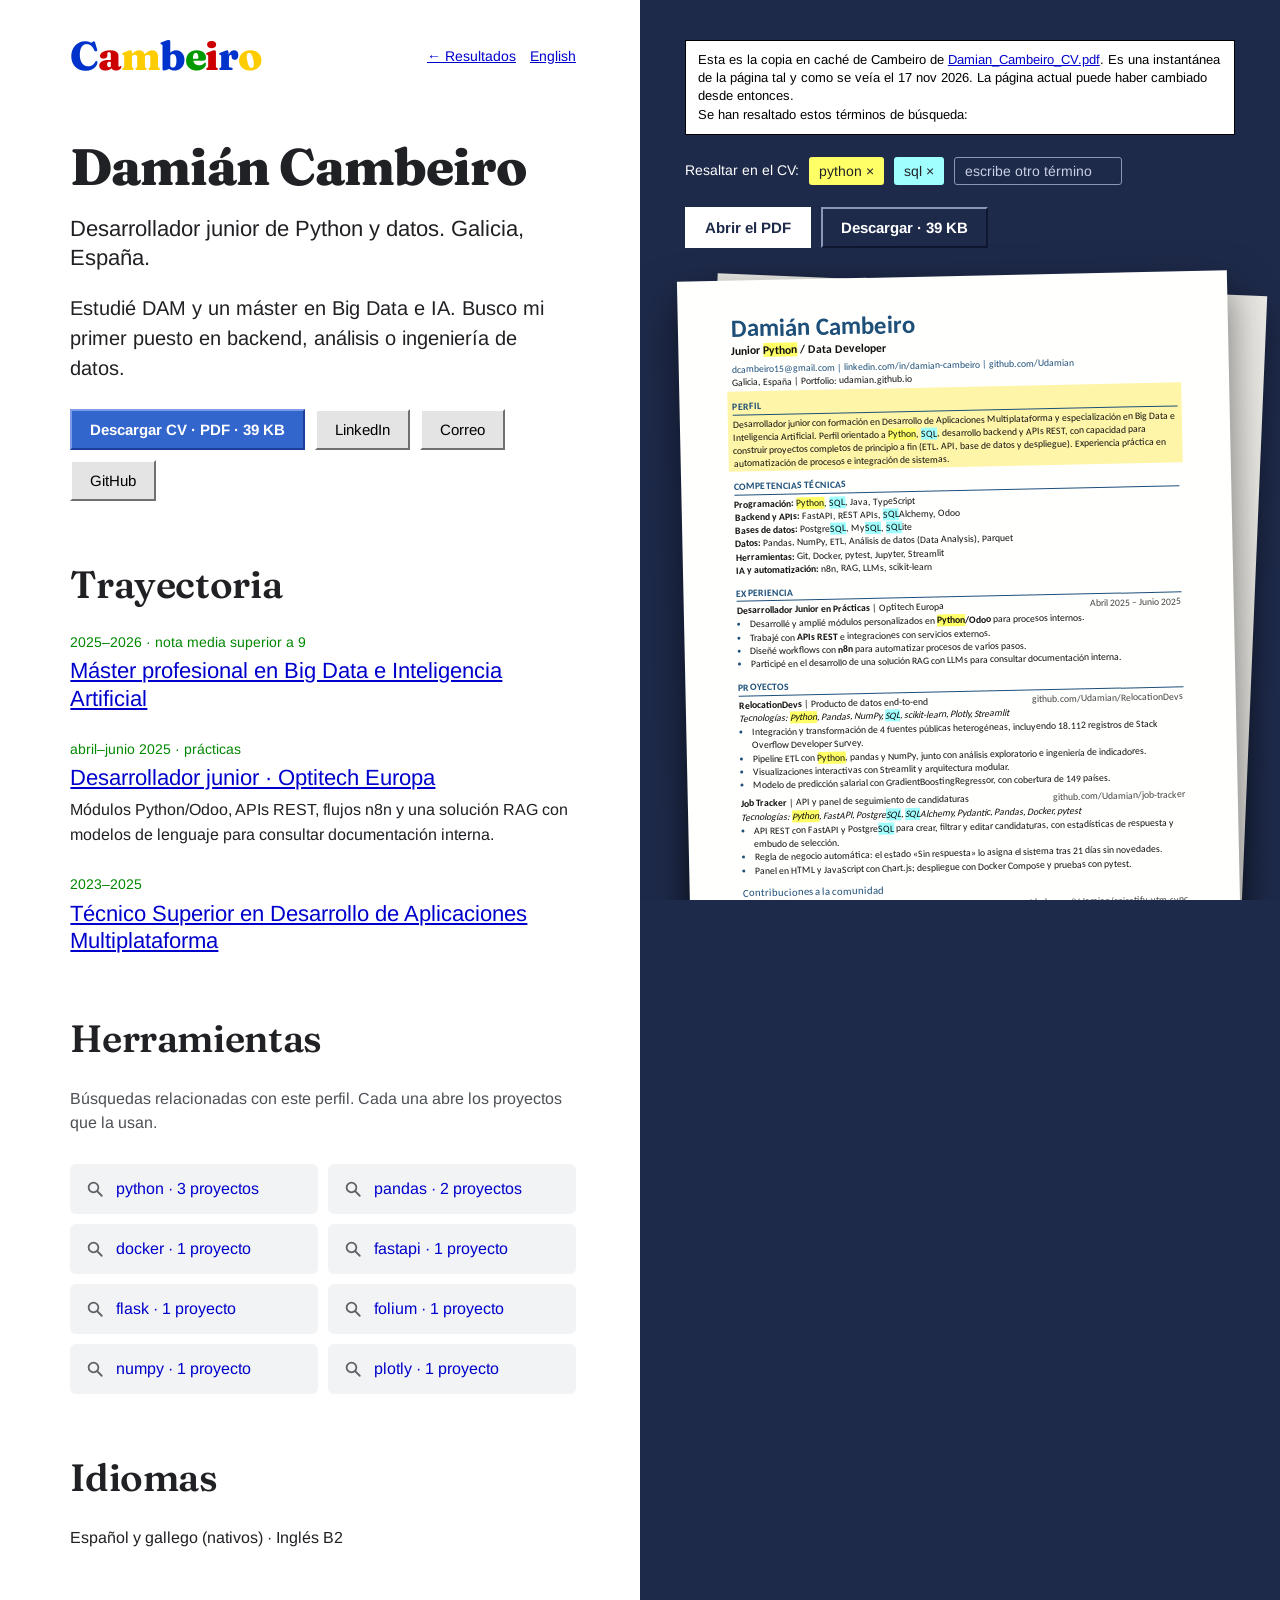
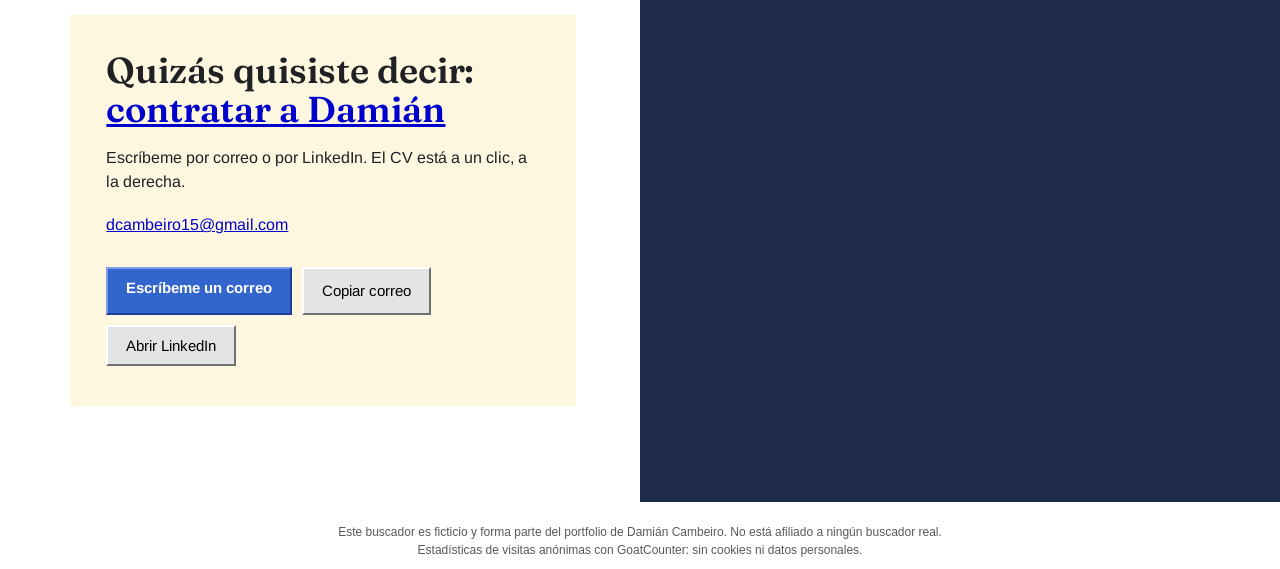
==== commit 757a4a45: "Actualizar portfolio: favicons, mejoras en copiar.js y actualización de CVs" ====
--- a/about/index.html
+++ b/about/index.html
@@ -1,4 +1,4 @@
-<!doctype html><html lang="es"><head><meta charset="utf-8"><meta name="viewport" content="width=device-width,initial-scale=1"><meta name="referrer" content="strict-origin-when-cross-origin"><title>Damián Cambeiro - Perfil - Cambeiro</title><meta name="description" content="Titulado en Desarrollo de Aplicaciones Multiplataforma con especialización en Big Data e IA. Busco un puesto junior de Python, backend, análisis de datos o ingeniería de datos."><meta property="og:title" content="Damián Cambeiro - Perfil - Cambeiro"><meta property="og:description" content="Titulado en Desarrollo de Aplicaciones Multiplataforma con especialización en Big Data e IA. Busco un puesto junior de Python, backend, análisis de datos o ingeniería de datos."><meta property="og:type" content="website"><meta property="og:url" content="https://udamian.github.io/about/"><meta property="og:site_name" content="Cambeiro"><meta property="og:locale" content="es_ES"><meta property="og:image" content="https://udamian.github.io/assets/og.png"><meta property="og:image:width" content="1200"><meta property="og:image:height" content="630"><meta property="og:image:alt" content="Cambeiro, el buscador del portfolio de Damián Cambeiro"><meta name="twitter:card" content="summary_large_image"><link rel="icon" href="data:image/svg+xml,%3Csvg xmlns='http://www.w3.org/2000/svg' viewBox='0 0 32 32'%3E%3Crect width='32' height='32' rx='7' fill='%234d90fe'/%3E%3Ctext x='16' y='23' font-family='Georgia,serif' font-size='21' font-weight='700' text-anchor='middle' fill='white'%3EC%3C/text%3E%3C/svg%3E"><link rel="alternate" hreflang="es" href="https://udamian.github.io/about/"><link rel="alternate" hreflang="en" href="https://udamian.github.io/en/about/"><link rel="alternate" hreflang="x-default" href="https://udamian.github.io/about/"><link rel="canonical" href="https://udamian.github.io/about/"><link rel="preload" href="../assets/fonts/fraunces-latin-800-normal.woff2" as="font" type="font/woff2" crossorigin><link rel="stylesheet" href="../assets/buscador.css"><link rel="stylesheet" href="../assets/perfil.css"><script data-goatcounter="https://udamian.goatcounter.com/count" async src="https://gc.zgo.at/count.js"></script><script src="../assets/eventos.js" defer></script></head><body class="ab">
+<!doctype html><html lang="es"><head><meta charset="utf-8"><meta name="viewport" content="width=device-width,initial-scale=1"><meta name="referrer" content="strict-origin-when-cross-origin"><title>Damián Cambeiro - Perfil - Cambeiro</title><meta name="description" content="Titulado en Desarrollo de Aplicaciones Multiplataforma con especialización en Big Data e IA. Busco un puesto junior de Python, backend, análisis de datos o ingeniería de datos."><meta property="og:title" content="Damián Cambeiro - Perfil - Cambeiro"><meta property="og:description" content="Titulado en Desarrollo de Aplicaciones Multiplataforma con especialización en Big Data e IA. Busco un puesto junior de Python, backend, análisis de datos o ingeniería de datos."><meta property="og:type" content="website"><meta property="og:url" content="https://udamian.github.io/about/"><meta property="og:site_name" content="Cambeiro"><meta property="og:locale" content="es_ES"><meta property="og:image" content="https://udamian.github.io/assets/og.png"><meta property="og:image:width" content="1200"><meta property="og:image:height" content="630"><meta property="og:image:alt" content="Cambeiro, el buscador del portfolio de Damián Cambeiro"><meta name="twitter:card" content="summary_large_image"><link rel="icon" href="data:image/svg+xml,%3Csvg xmlns='http://www.w3.org/2000/svg' viewBox='0 0 32 32'%3E%3Cdefs%3E%3ClinearGradient id='g' x1='0' y1='0' x2='0' y2='1'%3E%3Cstop offset='0' stop-color='%23fff'/%3E%3Cstop offset='1' stop-color='%23dfe6f5'/%3E%3C/linearGradient%3E%3C/defs%3E%3Crect x='.8' y='1.2' width='30.4' height='30' rx='7' fill='%23000' fill-opacity='.22'/%3E%3Crect x='.5' y='.5' width='30.4' height='30' rx='7' fill='url(%23g)' stroke='%23aab4cc' stroke-width='.8'/%3E%3Cpath d=%22M23.49 22.83A8.6 8.6 0 1 1 23.49 11.77%22 fill=%22none%22 stroke=%22%23000%22 stroke-width=%226.4%22 stroke-opacity=%220.28%22/%3E%3Cpath d=%22M22.59 21.53A8.6 8.6 0 0 1 13.06 24.08%22 fill=%22none%22 stroke=%22%2334a853%22 stroke-width=%226.4%22/%3E%3Cpath d=%22M13.06 24.08A8.6 8.6 0 0 1 7.40 16.00%22 fill=%22none%22 stroke=%22%23fbbc05%22 stroke-width=%226.4%22/%3E%3Cpath d=%22M7.40 16.00A8.6 8.6 0 0 1 14.51 7.53%22 fill=%22none%22 stroke=%22%23ea4335%22 stroke-width=%226.4%22/%3E%3Cpath d=%22M14.51 7.53A8.6 8.6 0 0 1 22.59 10.47%22 fill=%22none%22 stroke=%22%234285f4%22 stroke-width=%226.4%22/%3E%3C/svg%3E"><link rel="apple-touch-icon" href="../assets/icon-180.png"><link rel="alternate" hreflang="es" href="https://udamian.github.io/about/"><link rel="alternate" hreflang="en" href="https://udamian.github.io/en/about/"><link rel="alternate" hreflang="x-default" href="https://udamian.github.io/about/"><link rel="canonical" href="https://udamian.github.io/about/"><link rel="preload" href="../assets/fonts/fraunces-latin-800-normal.woff2" as="font" type="font/woff2" crossorigin><link rel="stylesheet" href="../assets/buscador.css"><link rel="stylesheet" href="../assets/perfil.css"><script data-goatcounter="https://udamian.goatcounter.com/count" async src="https://gc.zgo.at/count.js"></script><script src="../assets/eventos.js" defer></script></head><body class="ab">
 <div class="split">
 <div class="lft">
 <header class="abar"><a class="logo sm" href="../" aria-label="Cambeiro"><span style="color:#0033cc">C</span><span style="color:#cc0000">a</span><span style="color:#ffcc00">m</span><span style="color:#0033cc">b</span><span style="color:#009900">e</span><span style="color:#cc0000">i</span><span style="color:#0033cc">r</span><span style="color:#ffcc00">o</span></a>
@@ -7,20 +7,20 @@
 <section class="hero" data-s="perfil"><h1>Damián Cambeiro</h1>
 <p class="rl">Desarrollador junior de Python y datos. Galicia, España.</p>
 <p class="in">Estudié DAM y un máster en Big Data e IA. Busco mi primer puesto en backend, análisis o ingeniería de datos.</p>
-<p class="bs"><a class="pbtn p" href="../assets/cv/Damian_Cambeiro_CV.pdf" download>Descargar CV · PDF · 38 KB</a><a class="pbtn" href="https://www.linkedin.com/in/damian-cambeiro/" rel="noopener">LinkedIn</a><a class="pbtn" href="mailto:dcambeiro15@gmail.com">Correo</a><a class="pbtn" href="https://github.com/Udamian" rel="noopener">GitHub</a></p></section>
+<p class="bs"><a class="pbtn p" href="../assets/cv/Damian_Cambeiro_CV.pdf" download>Descargar CV · PDF · 39 KB</a><a class="pbtn" href="https://www.linkedin.com/in/damian-cambeiro/" rel="noopener">LinkedIn</a><a class="pbtn" href="mailto:dcambeiro15@gmail.com">Correo</a><a class="pbtn" href="https://github.com/Udamian" rel="noopener">GitHub</a></p></section>
 <section class="blk"><h2>Trayectoria</h2><div class="tr" data-s="formacion"><p class="u">2025–2026 · nota media superior a 9</p><h3><a href="#cv-formacion">Máster profesional en Big Data e Inteligencia Artificial</a></h3></div><div class="tr" data-s="exp"><p class="u">abril–junio 2025 · prácticas</p><h3><a href="#cv-exp">Desarrollador junior · Optitech Europa</a></h3><p class="sn">Módulos Python/Odoo, APIs REST, flujos n8n y una solución RAG con modelos de lenguaje para consultar documentación interna.</p></div><div class="tr" data-s="formacion"><p class="u">2023–2025</p><h3><a href="#cv-formacion">Técnico Superior en Desarrollo de Aplicaciones Multiplataforma</a></h3></div></section>
 <section class="blk" data-s="tecnicas"><h2>Herramientas</h2><p class="sn mut">Búsquedas relacionadas con este perfil. Cada una abre los proyectos que la usan.</p><ul class="rels"><li><a class="rq" href="../?q=proyectos%20con%20Python"><svg viewBox="0 0 24 24" width="18" height="18" aria-hidden="true"><circle cx="10" cy="10" r="6.5" fill="none" stroke="currentColor" stroke-width="2.4"/><path d="M15 15l6 6" stroke="currentColor" stroke-width="2.4" stroke-linecap="round"/></svg><span>python · 3 proyectos</span></a></li><li><a class="rq" href="../?q=proyectos%20con%20pandas"><svg viewBox="0 0 24 24" width="18" height="18" aria-hidden="true"><circle cx="10" cy="10" r="6.5" fill="none" stroke="currentColor" stroke-width="2.4"/><path d="M15 15l6 6" stroke="currentColor" stroke-width="2.4" stroke-linecap="round"/></svg><span>pandas · 2 proyectos</span></a></li><li><a class="rq" href="../?q=proyectos%20con%20Docker"><svg viewBox="0 0 24 24" width="18" height="18" aria-hidden="true"><circle cx="10" cy="10" r="6.5" fill="none" stroke="currentColor" stroke-width="2.4"/><path d="M15 15l6 6" stroke="currentColor" stroke-width="2.4" stroke-linecap="round"/></svg><span>docker · 1 proyecto</span></a></li><li><a class="rq" href="../?q=proyectos%20con%20FastAPI"><svg viewBox="0 0 24 24" width="18" height="18" aria-hidden="true"><circle cx="10" cy="10" r="6.5" fill="none" stroke="currentColor" stroke-width="2.4"/><path d="M15 15l6 6" stroke="currentColor" stroke-width="2.4" stroke-linecap="round"/></svg><span>fastapi · 1 proyecto</span></a></li><li><a class="rq" href="../?q=proyectos%20con%20Flask"><svg viewBox="0 0 24 24" width="18" height="18" aria-hidden="true"><circle cx="10" cy="10" r="6.5" fill="none" stroke="currentColor" stroke-width="2.4"/><path d="M15 15l6 6" stroke="currentColor" stroke-width="2.4" stroke-linecap="round"/></svg><span>flask · 1 proyecto</span></a></li><li><a class="rq" href="../?q=proyectos%20con%20Folium"><svg viewBox="0 0 24 24" width="18" height="18" aria-hidden="true"><circle cx="10" cy="10" r="6.5" fill="none" stroke="currentColor" stroke-width="2.4"/><path d="M15 15l6 6" stroke="currentColor" stroke-width="2.4" stroke-linecap="round"/></svg><span>folium · 1 proyecto</span></a></li><li><a class="rq" href="../?q=proyectos%20con%20NumPy"><svg viewBox="0 0 24 24" width="18" height="18" aria-hidden="true"><circle cx="10" cy="10" r="6.5" fill="none" stroke="currentColor" stroke-width="2.4"/><path d="M15 15l6 6" stroke="currentColor" stroke-width="2.4" stroke-linecap="round"/></svg><span>numpy · 1 proyecto</span></a></li><li><a class="rq" href="../?q=proyectos%20con%20Plotly"><svg viewBox="0 0 24 24" width="18" height="18" aria-hidden="true"><circle cx="10" cy="10" r="6.5" fill="none" stroke="currentColor" stroke-width="2.4"/><path d="M15 15l6 6" stroke="currentColor" stroke-width="2.4" stroke-linecap="round"/></svg><span>plotly · 1 proyecto</span></a></li></ul></section>
 <section class="blk tr" data-s="idiomas"><h2>Idiomas</h2><p class="sn">Español y gallego (nativos) · Inglés B2</p></section>
-<section class="dym"><p class="fr">Quizás quisiste decir: <a href="mailto:dcambeiro15@gmail.com">contratar a Damián</a></p><p class="sn">Escríbele por correo o por LinkedIn. El CV está a un clic, a la derecha.</p>
+<section class="dym"><p class="fr">Quizás quisiste decir: <a href="mailto:dcambeiro15@gmail.com">contratar a Damián</a></p><p class="sn">Escríbeme por correo o por LinkedIn. El CV está a un clic, a la derecha.</p>
 <p class="sn eml"><a href="mailto:dcambeiro15@gmail.com">dcambeiro15@gmail.com</a></p>
-<p class="bs"><a class="pbtn p" href="mailto:dcambeiro15@gmail.com">Escribir un correo</a><button type="button" class="pbtn" data-copy="dcambeiro15@gmail.com" data-ok="Correo copiado" data-fail="No se pudo copiar. Selecciónalo:">Copiar correo</button><a class="pbtn" href="https://www.linkedin.com/in/damian-cambeiro/" rel="noopener">Abrir LinkedIn</a></p><p class="sn cpst" role="status" aria-live="polite"></p></section>
+<p class="bs"><a class="pbtn p" href="mailto:dcambeiro15@gmail.com">Escríbeme un correo</a><button type="button" class="pbtn" data-copy="dcambeiro15@gmail.com" data-ok="Correo copiado" data-fail="No se pudo copiar. Selecciónalo:">Copiar correo</button><a class="pbtn" href="https://www.linkedin.com/in/damian-cambeiro/" rel="noopener">Abrir LinkedIn</a></p><p class="sn cpst" role="status" aria-live="polite"></p></section>
 </main>
 </div>
 <aside class="stage" aria-label="Copia del CV de Damián Cambeiro (en español)"><div class="sin">
 <p class="banner">Esta es la copia en caché de Cambeiro de <a href="../assets/cv/Damian_Cambeiro_CV.pdf">Damian_Cambeiro_CV.pdf</a>. Es una instantánea de la página tal y como se veía el 17 nov 2026. La página actual puede haber cambiado desde entonces.<br>Se han resaltado estos términos de búsqueda:</p>
 <div class="terms" data-terms="python,sql" data-label="Resaltar en el CV:" data-ph="escribe otro término" data-rm="quitar" data-add="Resaltar" hidden></div>
-<p class="bs"><a class="sbtn p" href="../assets/cv/Damian_Cambeiro_CV.pdf">Abrir el PDF</a><a class="sbtn" href="../assets/cv/Damian_Cambeiro_CV.pdf" download>Descargar · 38 KB</a></p>
-<div class="paper"><article class="sheet" lang="es" aria-label="Copia del CV de Damián Cambeiro (en español)"><div class="cv"><p class="nm">Damián Cambeiro</p><p class="rl">Junior <mark class="m0">Python</mark> / Data Developer</p><p class="ct">dcambeiro15@gmail.com  |  linkedin.com/in/damian-cambeiro  |  github.com/Udamian</p><p class="lc">Galicia, España</p><section id="cv-perfil" data-s="perfil"><p class="h">PERFIL</p><p>Desarrollador junior con formación en Desarrollo de Aplicaciones Multiplataforma y especialización en Big Data e Inteligencia Artificial. Perfil orientado a <mark class="m0">Python</mark>, <mark class="m1">SQL</mark>, desarrollo backend y APIs REST, con capacidad para construir proyectos completos de principio a fin (ETL, API, base de datos y despliegue). Experiencia práctica en automatización de procesos e integración de sistemas.</p></section><section id="cv-tecnicas" data-s="tecnicas"><p class="h">COMPETENCIAS TÉCNICAS</p><p><b>Programación:</b> <mark class="m0">Python</mark>, <mark class="m1">SQL</mark>, Java, TypeScript</p><p><b>Backend y APIs:</b> FastAPI, REST APIs, <mark class="m1">SQL</mark>Alchemy, Odoo</p><p><b>Bases de datos:</b> Postgre<mark class="m1">SQL</mark>, My<mark class="m1">SQL</mark>, <mark class="m1">SQL</mark>ite</p><p><b>Datos:</b> Pandas, NumPy, ETL, Análisis de datos (Data Analysis), Parquet</p><p><b>Herramientas:</b> Git, Docker, pytest, Jupyter, Streamlit</p><p><b>IA y automatización:</b> n8n, RAG, LLMs, scikit-learn</p></section><section id="cv-exp" data-s="exp"><p class="h">EXPERIENCIA</p><p class="row"><span><b>Desarrollador Junior en Prácticas</b> | Optitech Europa</span><span>Abril 2025 – Junio 2025</span></p><ul><li>Desarrollé y amplié módulos personalizados en <b><mark class="m0">Python</mark>/Odoo</b> para procesos internos.</li><li>Trabajé con <b>APIs REST</b> e integraciones con servicios externos.</li><li>Diseñé workflows con <b>n8n</b> para automatizar procesos de varios pasos.</li><li>Participé en el desarrollo de una solución RAG con LLMs para consultar documentación interna.</li></ul></section><section id="cv-proyectos" data-s="proyectos"><p class="h">PROYECTOS</p><p class="row"><span><b>RelocationDevs</b> | Producto de datos end-to-end</span><span>github.com/Udamian/RelocationDevs</span></p><p><i>Tecnologías: <mark class="m0">Python</mark>, Pandas, NumPy, <mark class="m1">SQL</mark>, scikit-learn, Plotly, Streamlit</i></p><ul><li>Integración y transformación de 4 fuentes públicas heterogéneas, incluyendo 18.112 registros de Stack Overflow Developer Survey.</li><li>Pipeline ETL con <mark class="m0">Python</mark>, pandas y NumPy, junto con análisis exploratorio e ingeniería de indicadores.</li><li>Visualizaciones interactivas con Streamlit y arquitectura modular.</li><li>Modelo de predicción salarial con GradientBoostingRegressor, con cobertura de 149 países.</li></ul><p class="row"><span><b>Job Tracker</b> | API y panel de seguimiento de candidaturas</span><span>github.com/Udamian/job-tracker</span></p><p><i>Tecnologías: <mark class="m0">Python</mark>, FastAPI, Postgre<mark class="m1">SQL</mark>, <mark class="m1">SQL</mark>Alchemy, Pydantic, Pandas, Docker, pytest</i></p><ul><li>API REST con FastAPI y Postgre<mark class="m1">SQL</mark> para crear, filtrar y editar candidaturas, con estadísticas de respuesta y embudo de selección.</li><li>Regla de negocio automática: el estado «Sin respuesta» lo asigna el sistema tras 21 días sin novedades.</li><li>Panel en HTML y JavaScript con Chart.js; despliegue con Docker Compose y pruebas con pytest.</li></ul><p class="sub">Contribuciones a la comunidad</p><p class="row"><span><b>YTM Sync</b> | Aplicación para Spicetify · GitHub</span><span>github.com/Udamian/spicetify-ytm-sync</span></p><ul><li>Desarrollé una aplicación que sincroniza listas de reproducción y canciones favoritas de Spotify con YouTube Music, manteniendo el orden y actualizando los cambios.</li><li>Implementé un servicio local en <mark class="m0">Python</mark> con Flask y <mark class="m1">SQL</mark>ite, integrado con una aplicación para Spicetify desarrollada en TypeScript.</li><li>Incorporé mecanismos de revisión manual para canciones no identificadas con certeza, además de sincronización incremental y gestión local de la sesión.</li></ul></section><section id="cv-formacion" data-s="formacion"><p class="h">FORMACIÓN</p><p class="row"><span><b>Especialización en Big Data e Inteligencia Artificial</b> | Máster Profesional</span><span>2025 – 2026</span></p><p>Nota media superior a 9.</p><p class="row"><span><b>Técnico Superior en Desarrollo de Aplicaciones Multiplataforma (DAM)</b> | FP Superior</span><span>2023 – 2025</span></p></section><section id="cv-idiomas" data-s="idiomas"><p class="h">IDIOMAS</p><p><b>Español:</b> nativo     <b>Gallego:</b> nativo     <b>Inglés:</b> B2</p></section></div></article></div>
+<p class="bs"><a class="sbtn p" href="../assets/cv/Damian_Cambeiro_CV.pdf">Abrir el PDF</a><a class="sbtn" href="../assets/cv/Damian_Cambeiro_CV.pdf" download>Descargar · 39 KB</a></p>
+<div class="paper"><article class="sheet" lang="es" aria-label="Copia del CV de Damián Cambeiro (en español)"><div class="cv"><p class="nm">Damián Cambeiro</p><p class="rl">Junior <mark class="m0">Python</mark> / Data Developer</p><p class="ct">dcambeiro15@gmail.com  |  linkedin.com/in/damian-cambeiro  |  github.com/Udamian</p><p class="lc">Galicia, España  |  Portfolio: udamian.github.io</p><section id="cv-perfil" data-s="perfil"><p class="h">PERFIL</p><p>Desarrollador junior con formación en Desarrollo de Aplicaciones Multiplataforma y especialización en Big Data e Inteligencia Artificial. Perfil orientado a <mark class="m0">Python</mark>, <mark class="m1">SQL</mark>, desarrollo backend y APIs REST, con capacidad para construir proyectos completos de principio a fin (ETL, API, base de datos y despliegue). Experiencia práctica en automatización de procesos e integración de sistemas.</p></section><section id="cv-tecnicas" data-s="tecnicas"><p class="h">COMPETENCIAS TÉCNICAS</p><p><b>Programación:</b> <mark class="m0">Python</mark>, <mark class="m1">SQL</mark>, Java, TypeScript</p><p><b>Backend y APIs:</b> FastAPI, REST APIs, <mark class="m1">SQL</mark>Alchemy, Odoo</p><p><b>Bases de datos:</b> Postgre<mark class="m1">SQL</mark>, My<mark class="m1">SQL</mark>, <mark class="m1">SQL</mark>ite</p><p><b>Datos:</b> Pandas, NumPy, ETL, Análisis de datos (Data Analysis), Parquet</p><p><b>Herramientas:</b> Git, Docker, pytest, Jupyter, Streamlit</p><p><b>IA y automatización:</b> n8n, RAG, LLMs, scikit-learn</p></section><section id="cv-exp" data-s="exp"><p class="h">EXPERIENCIA</p><p class="row"><span><b>Desarrollador Junior en Prácticas</b> | Optitech Europa</span><span>Abril 2025 – Junio 2025</span></p><ul><li>Desarrollé y amplié módulos personalizados en <b><mark class="m0">Python</mark>/Odoo</b> para procesos internos.</li><li>Trabajé con <b>APIs REST</b> e integraciones con servicios externos.</li><li>Diseñé workflows con <b>n8n</b> para automatizar procesos de varios pasos.</li><li>Participé en el desarrollo de una solución RAG con LLMs para consultar documentación interna.</li></ul></section><section id="cv-proyectos" data-s="proyectos"><p class="h">PROYECTOS</p><p class="row"><span><b>RelocationDevs</b> | Producto de datos end-to-end</span><span>github.com/Udamian/RelocationDevs</span></p><p><i>Tecnologías: <mark class="m0">Python</mark>, Pandas, NumPy, <mark class="m1">SQL</mark>, scikit-learn, Plotly, Streamlit</i></p><ul><li>Integración y transformación de 4 fuentes públicas heterogéneas, incluyendo 18.112 registros de Stack Overflow Developer Survey.</li><li>Pipeline ETL con <mark class="m0">Python</mark>, pandas y NumPy, junto con análisis exploratorio e ingeniería de indicadores.</li><li>Visualizaciones interactivas con Streamlit y arquitectura modular.</li><li>Modelo de predicción salarial con GradientBoostingRegressor, con cobertura de 149 países.</li></ul><p class="row"><span><b>Job Tracker</b> | API y panel de seguimiento de candidaturas</span><span>github.com/Udamian/job-tracker</span></p><p><i>Tecnologías: <mark class="m0">Python</mark>, FastAPI, Postgre<mark class="m1">SQL</mark>, <mark class="m1">SQL</mark>Alchemy, Pydantic, Pandas, Docker, pytest</i></p><ul><li>API REST con FastAPI y Postgre<mark class="m1">SQL</mark> para crear, filtrar y editar candidaturas, con estadísticas de respuesta y embudo de selección.</li><li>Regla de negocio automática: el estado «Sin respuesta» lo asigna el sistema tras 21 días sin novedades.</li><li>Panel en HTML y JavaScript con Chart.js; despliegue con Docker Compose y pruebas con pytest.</li></ul><p class="sub">Contribuciones a la comunidad</p><p class="row"><span><b>YTM Sync</b> | Aplicación para Spicetify · GitHub</span><span>github.com/Udamian/spicetify-ytm-sync</span></p><ul><li>Desarrollé una aplicación que sincroniza listas de reproducción y canciones favoritas de Spotify con YouTube Music, manteniendo el orden y actualizando los cambios.</li><li>Implementé un servicio local en <mark class="m0">Python</mark> con Flask y <mark class="m1">SQL</mark>ite, integrado con una aplicación para Spicetify desarrollada en TypeScript.</li><li>Incorporé mecanismos de revisión manual para canciones no identificadas con certeza, además de sincronización incremental y gestión local de la sesión.</li></ul></section><section id="cv-formacion" data-s="formacion"><p class="h">FORMACIÓN</p><p class="row"><span><b>Especialización en Big Data e Inteligencia Artificial</b> | Máster Profesional</span><span>2025 – 2026</span></p><p>Nota media superior a 9.</p><p class="row"><span><b>Técnico Superior en Desarrollo de Aplicaciones Multiplataforma (DAM)</b> | FP Superior</span><span>2023 – 2025</span></p></section><section id="cv-idiomas" data-s="idiomas"><p class="h">IDIOMAS</p><p><b>Español:</b> nativo     <b>Gallego:</b> nativo     <b>Inglés:</b> B2</p></section></div></article></div>
 <p class="seecv"><a class="sbtn p" href="../assets/cv/Damian_Cambeiro_CV.pdf">Ver el CV completo</a></p>
 </div></aside>
 </div>
--- a/assets/buscador.css
+++ b/assets/buscador.css
@@ -126,3 +126,7 @@
 @media (prefers-reduced-motion:reduce){*{scroll-behavior:auto!important;transition:none!important;animation:none!important}}
 /* copiar correo */
 button.obtn{cursor:pointer}.cpst{font-size:.92em;color:#0a5c0a}.cpst:empty{display:none}
+/* aviso cuando mailto: no abre ningun programa */
+.mailtoast{position:fixed;left:50%;width:max-content;bottom:16px;transform:translateX(-50%);z-index:20;max-width:min(560px,calc(100vw - 24px));background:#202124;color:#fff;padding:10px 14px;font:14px/1.45 Arial,Helvetica,sans-serif;border-radius:3px;box-shadow:0 6px 24px #0009}
+.mailtoast[hidden]{display:none}.mailtoast a{color:#9ecbff;margin-left:6px}.mailtoast b{color:#fff;overflow-wrap:anywhere}
+.mailtoast button{margin-left:10px;font:inherit;color:#fff;background:transparent;border:1px solid #8a8d91;padding:2px 10px;cursor:pointer}
